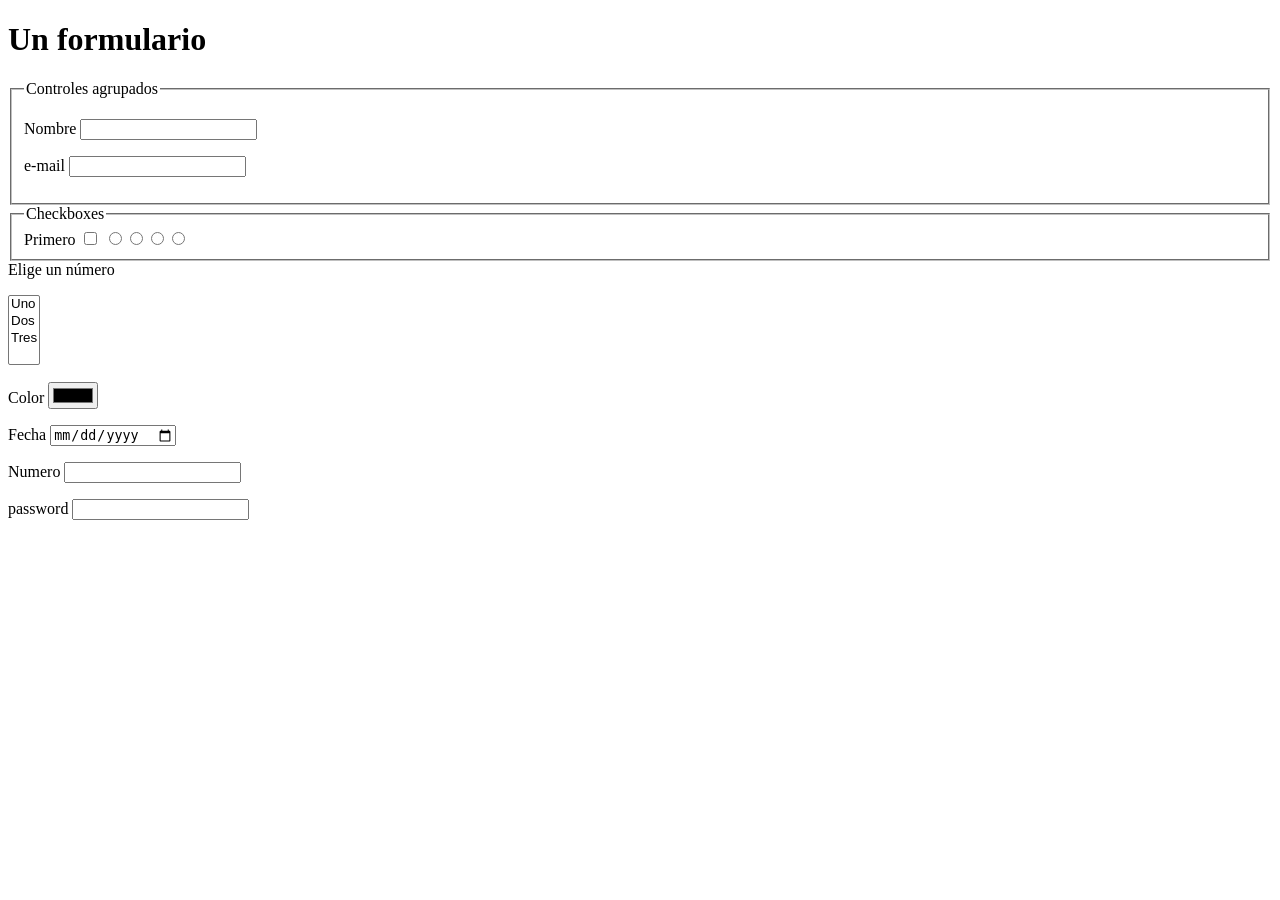
==== CV/index.html @ 1a52ca73 "Agregamos formulario de contacto usando form" ====
<!DOCTYPE html>
<html lang="en">
<head>
  <meta charset="UTF-8">
  <meta name="viewport" content="width=device-width, initial-scale=1.0">
  <meta http-equiv="X-UA-Compatible" content="ie=edge">
  <title>Document</title>
</head>
<body>
  <h1>Un formulario</h1>
  <form action="">
    <fieldset>
      <legend>Controles agrupados</legend>
      <p>
        <label for="name">Nombre</label>
        <input type="text" name="name" id="name">
      </p>
      <p>
        <label for="email">e-mail</label>
        <input type="text" id="email">
      </p>
    </fieldset>
    <fieldset>
      <legend>Checkboxes</legend>
      <label for="first-check">Primero</label>
      <input type="checkbox" id="first-check">
      <input type="radio"><input type="radio"><input type="radio"><input type="radio">
    </fieldset>
    <label for="opciones">Elige un número</label>
    <p>
      <select name="opciones" id="opciones" multiple>
        <option value="1">Uno</option>
        <option value="2">Dos</option>
        <option value="3">Tres</option>
      </select>
    </p>
    <p>
      <label for="color">Color</label>
      <input type="color" name="color" id="color">
    </p>
    <p>
      <label for="date">Fecha</label>
      <input type="date" name="date" id="date">
    </p>
    <p>
      <label for="number">Numero</label>
      <input type="number" name="number" id="number">
    </p>
    <p>
      <label for="password">password</label>
      <input type="password" name="password" id="password">
    </p>
  </form>
</body>
</html>
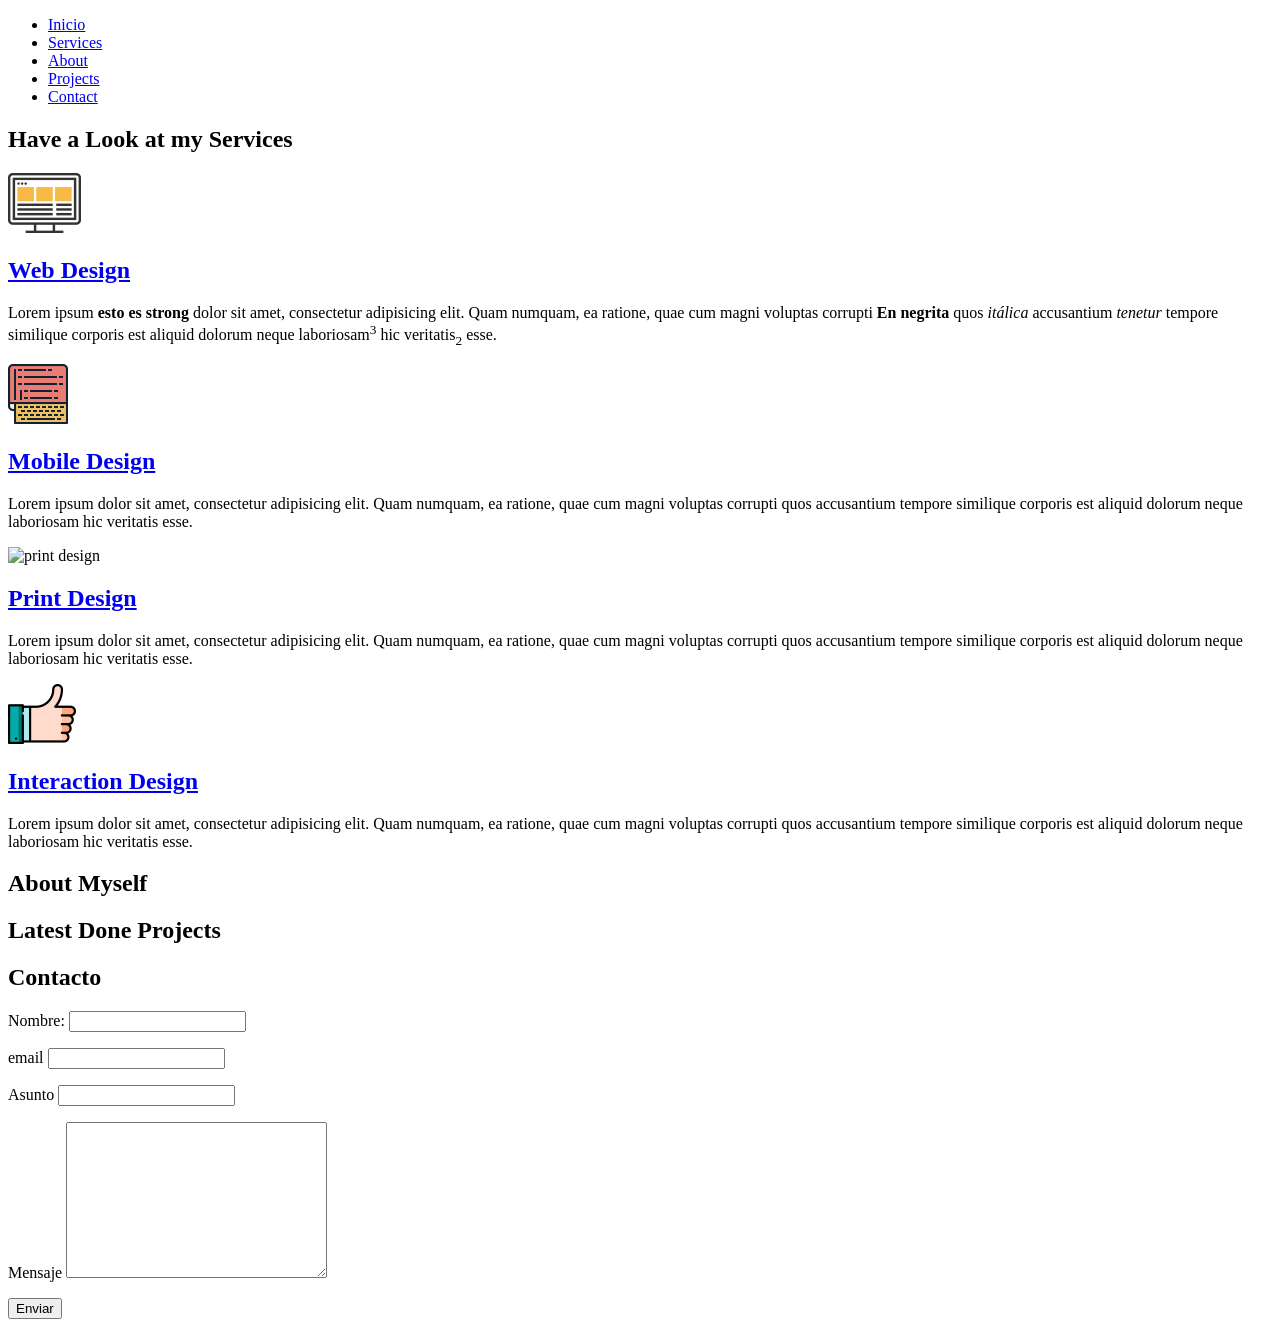
==== commit ed4f627a: "Agrego form al CV" ====
--- a/CV/index.html
+++ b/CV/index.html
@@ -1,55 +1,111 @@
 <!DOCTYPE html>
 <html lang="en">
+
 <head>
-  <meta charset="UTF-8">
-  <meta name="viewport" content="width=device-width, initial-scale=1.0">
-  <meta http-equiv="X-UA-Compatible" content="ie=edge">
-  <title>Document</title>
+    <meta charset="UTF-8">
+    <meta name="viewport" content="width=device-width, initial-scale=1.0">
+    <meta http-equiv="X-UA-Compatible" content="ie=edge">
+    <title>FrontEnd Developer</title>
 </head>
+
 <body>
-  <h1>Un formulario</h1>
-  <form action="">
-    <fieldset>
-      <legend>Controles agrupados</legend>
-      <p>
-        <label for="name">Nombre</label>
-        <input type="text" name="name" id="name">
-      </p>
-      <p>
-        <label for="email">e-mail</label>
-        <input type="text" id="email">
-      </p>
-    </fieldset>
-    <fieldset>
-      <legend>Checkboxes</legend>
-      <label for="first-check">Primero</label>
-      <input type="checkbox" id="first-check">
-      <input type="radio"><input type="radio"><input type="radio"><input type="radio">
-    </fieldset>
-    <label for="opciones">Elige un número</label>
-    <p>
-      <select name="opciones" id="opciones" multiple>
-        <option value="1">Uno</option>
-        <option value="2">Dos</option>
-        <option value="3">Tres</option>
-      </select>
-    </p>
-    <p>
-      <label for="color">Color</label>
-      <input type="color" name="color" id="color">
-    </p>
-    <p>
-      <label for="date">Fecha</label>
-      <input type="date" name="date" id="date">
-    </p>
-    <p>
-      <label for="number">Numero</label>
-      <input type="number" name="number" id="number">
-    </p>
-    <p>
-      <label for="password">password</label>
-      <input type="password" name="password" id="password">
-    </p>
-  </form>
+    <header>
+        <nav>
+            <ul>
+                <li><a href="#inicio">Inicio</a></li>
+                <li><a href="#servicios">Services</a></li>
+                <li><a href="#acerca-de">About</a></li>
+                <li><a href="#proyectos">Projects</a></li>
+                <li><a href="#contacto">Contact</a></li>
+            </ul>
+        </nav>
+    </header>
+    <section id="servicios">
+        <h1>Have a Look at my Services</h1>
+        <article>
+            <img src="./img/s1.webp" alt="web design">
+            <h2><a href="#">Web Design</a></h2>
+            <p>Lorem ipsum <strong>esto es strong</strong> dolor sit amet, consectetur adipisicing elit.
+                Quam numquam, ea ratione, quae cum magni voluptas corrupti <b>En negrita</b>
+                quos <i>itálica</i> accusantium <em>tenetur</em> tempore similique corporis est aliquid dolorum
+                neque laboriosam<sup>3</sup> hic veritatis<sub>2</sub> esse.
+            </p>
+        </article>
+        <article>
+            <img src="./img/s2.png" alt="mobile design">
+            <h2><a href="#">Mobile Design</a></h2>
+            <p><span>Lorem ipsum dolor sit amet</span>, consectetur adipisicing elit.
+                Quam numquam, ea ratione, quae cum magni voluptas corrupti
+                quos accusantium tempore similique corporis est aliquid dolorum
+                neque laboriosam hic veritatis esse.
+            </p>
+        </article>
+        <article>
+            <img src="./img/s3.png" alt="print design">
+            <h2><a href="#">Print Design</a></h2>
+            <p>Lorem ipsum dolor sit amet, consectetur adipisicing elit.
+                Quam numquam, ea ratione, quae cum magni voluptas corrupti
+                quos accusantium tempore similique corporis est aliquid dolorum
+                neque laboriosam hic veritatis esse.
+            </p>
+        </article>
+        <article>
+            <img src="./img/s4.png" alt="interaction design">
+            <h2><a href="#">Interaction Design</a></h2>
+            <p>Lorem ipsum dolor sit amet, consectetur adipisicing elit.
+                Quam numquam, ea ratione, quae cum magni voluptas corrupti
+                quos accusantium tempore similique corporis est aliquid dolorum
+                neque laboriosam hic veritatis esse.
+            </p>
+        </article>
+    </section>
+    <section id="acerca-de">
+        <h1>About Myself</h1>
+    </section>
+    <section id="proyectos">
+        <h1>Latest Done Projects</h1>
+                <!-- <h1>Some Features that Made us Unique</h1>
+        <figure>
+            <img src="img/l1.webp" alt="panda">
+            <figcaption>Pie de imagen</figcaption>
+        </figure>
+        <p>Texto debajo de la imagen que es pie de foto</p>
+
+        <iframe width="560" height="315" src="https://www.youtube.com/embed/Ds5t_v9xgRs" frameborder="0"
+            allow="accelerometer; autoplay; encrypted-media; gyroscope; picture-in-picture" allowfullscreen>
+        </iframe>
+
+        <video src="video/Nathan Haines - Ubuntu Through The Years.mp4" controls poster="http://lorempixel.com/300/100">
+            Tu navegador no admite el elemento <code>video</code>.
+        </video> -->
+    </section>
+    <section id="contacto">
+        <h1>Contacto</h1>
+        <form action="" id="contact-form">
+            <p>
+                <label for="form-name">Nombre:</label>
+                <input type="text" name="form-name" id="form-name">
+            </p>
+            <p>
+                <label for="form-email">email</label>
+                <input type="email" name="form-email" id="form-email">
+            </p>
+            <p>
+                <label for="form-subject">Asunto</label>
+                <input type="text" name="form-subject" id="form-subject">
+            </p>
+            <p>
+                <label for="form-message">Mensaje</label>
+                <textarea name="form-message" id="form-message" cols="30" rows="10"></textarea>
+            </p>
+            <p>
+                <input type="submit" value="Enviar">
+            </p>
+        </form>
+    </section>
+    <footer>
+
+    </footer>
 </body>
+
 </html>
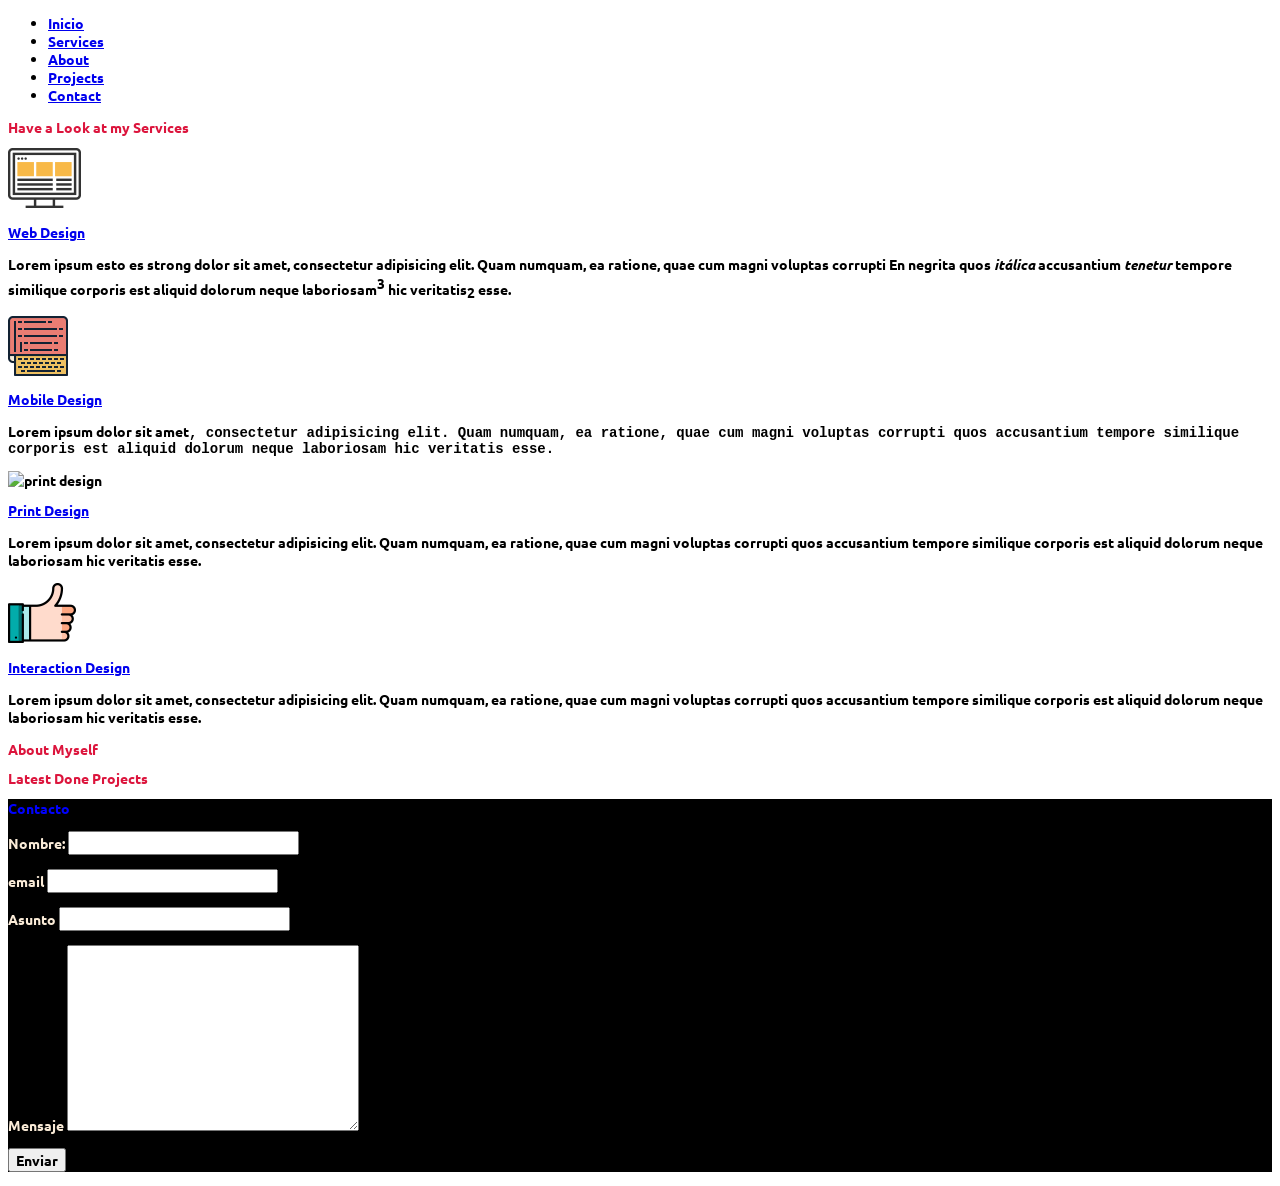
==== commit 12729e9a: "Primeras pruebas de estilo" ====
--- a/CV/index.html
+++ b/CV/index.html
@@ -6,6 +6,33 @@
     <meta name="viewport" content="width=device-width, initial-scale=1.0">
     <meta http-equiv="X-UA-Compatible" content="ie=edge">
     <title>FrontEnd Developer</title>
+    <link href="https://fonts.googleapis.com/css?family=Ubuntu&display=swap" rel="stylesheet">
+
+    <style>
+        h1 {
+            color: crimson;
+        }
+
+        #contacto {
+            background-color: black;
+            color: antiquewhite;
+        }
+
+        .letra-arial {
+            font-family: 'Courier New', Courier, monospace;
+        }
+
+        * {
+            font-family: Ubuntu, Helvetica, sans-serif;
+            font-size: 14px;
+            font-weight: 700;
+        }
+
+        #contacto > h1 {
+            color: blue;
+        }
+
+    </style>
 </head>
 
 <body>
@@ -22,7 +49,7 @@
     </header>
     <section id="servicios">
         <h1>Have a Look at my Services</h1>
-        <article>
+        <article class="letra-arial">
             <img src="./img/s1.webp" alt="web design">
             <h2><a href="#">Web Design</a></h2>
             <p>Lorem ipsum <strong>esto es strong</strong> dolor sit amet, consectetur adipisicing elit.
@@ -34,7 +61,7 @@
         <article>
             <img src="./img/s2.png" alt="mobile design">
             <h2><a href="#">Mobile Design</a></h2>
-            <p><span>Lorem ipsum dolor sit amet</span>, consectetur adipisicing elit.
+            <p class="letra-arial"><span>Lorem ipsum dolor sit amet</span>, consectetur adipisicing elit.
                 Quam numquam, ea ratione, quae cum magni voluptas corrupti
                 quos accusantium tempore similique corporis est aliquid dolorum
                 neque laboriosam hic veritatis esse.
@@ -80,7 +107,7 @@
         </video> -->
     </section>
     <section id="contacto">
-        <h1>Contacto</h1>
+        <h1 class="contact-title">Contacto</h1>
         <form action="" id="contact-form">
             <p>
                 <label for="form-name">Nombre:</label>
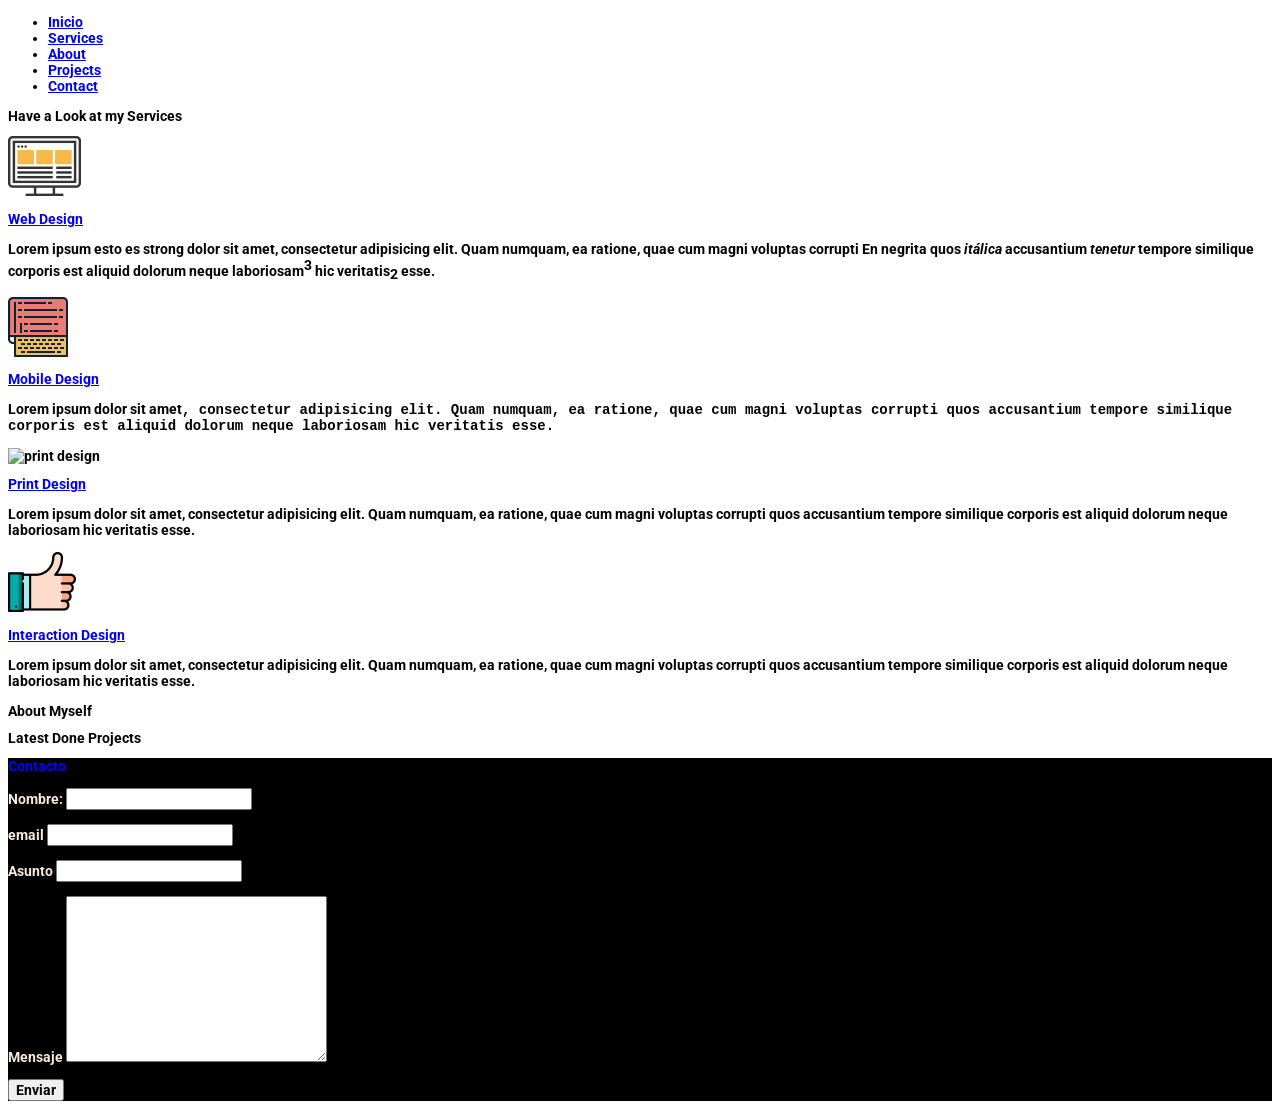
==== commit 129d71cd: "Separamos css e importamos tipografia" ====
--- a/CV/index.html
+++ b/CV/index.html
@@ -6,33 +6,7 @@
     <meta name="viewport" content="width=device-width, initial-scale=1.0">
     <meta http-equiv="X-UA-Compatible" content="ie=edge">
     <title>FrontEnd Developer</title>
-    <link href="https://fonts.googleapis.com/css?family=Ubuntu&display=swap" rel="stylesheet">
-
-    <style>
-        h1 {
-            color: crimson;
-        }
-
-        #contacto {
-            background-color: black;
-            color: antiquewhite;
-        }
-
-        .letra-arial {
-            font-family: 'Courier New', Courier, monospace;
-        }
-
-        * {
-            font-family: Ubuntu, Helvetica, sans-serif;
-            font-size: 14px;
-            font-weight: 700;
-        }
-
-        #contacto > h1 {
-            color: blue;
-        }
-
-    </style>
+    <link rel="stylesheet" href="css/styles.css">
 </head>
 
 <body>
--- a/CV/css/styles.css
+++ b/CV/css/styles.css
@@ -0,0 +1,20 @@
+@import url('https://fonts.googleapis.com/css?family=Roboto&display=swap');
+
+#contacto {
+    background-color: black;
+    color: antiquewhite;
+}
+
+.letra-arial {
+    font-family: 'Courier New', Courier, monospace;
+}
+
+* {
+    font-family: Roboto, Helvetica, sans-serif;
+    font-size: 14px;
+    font-weight: 700;
+}
+
+#contacto > h1 {
+    color: blue;
+}
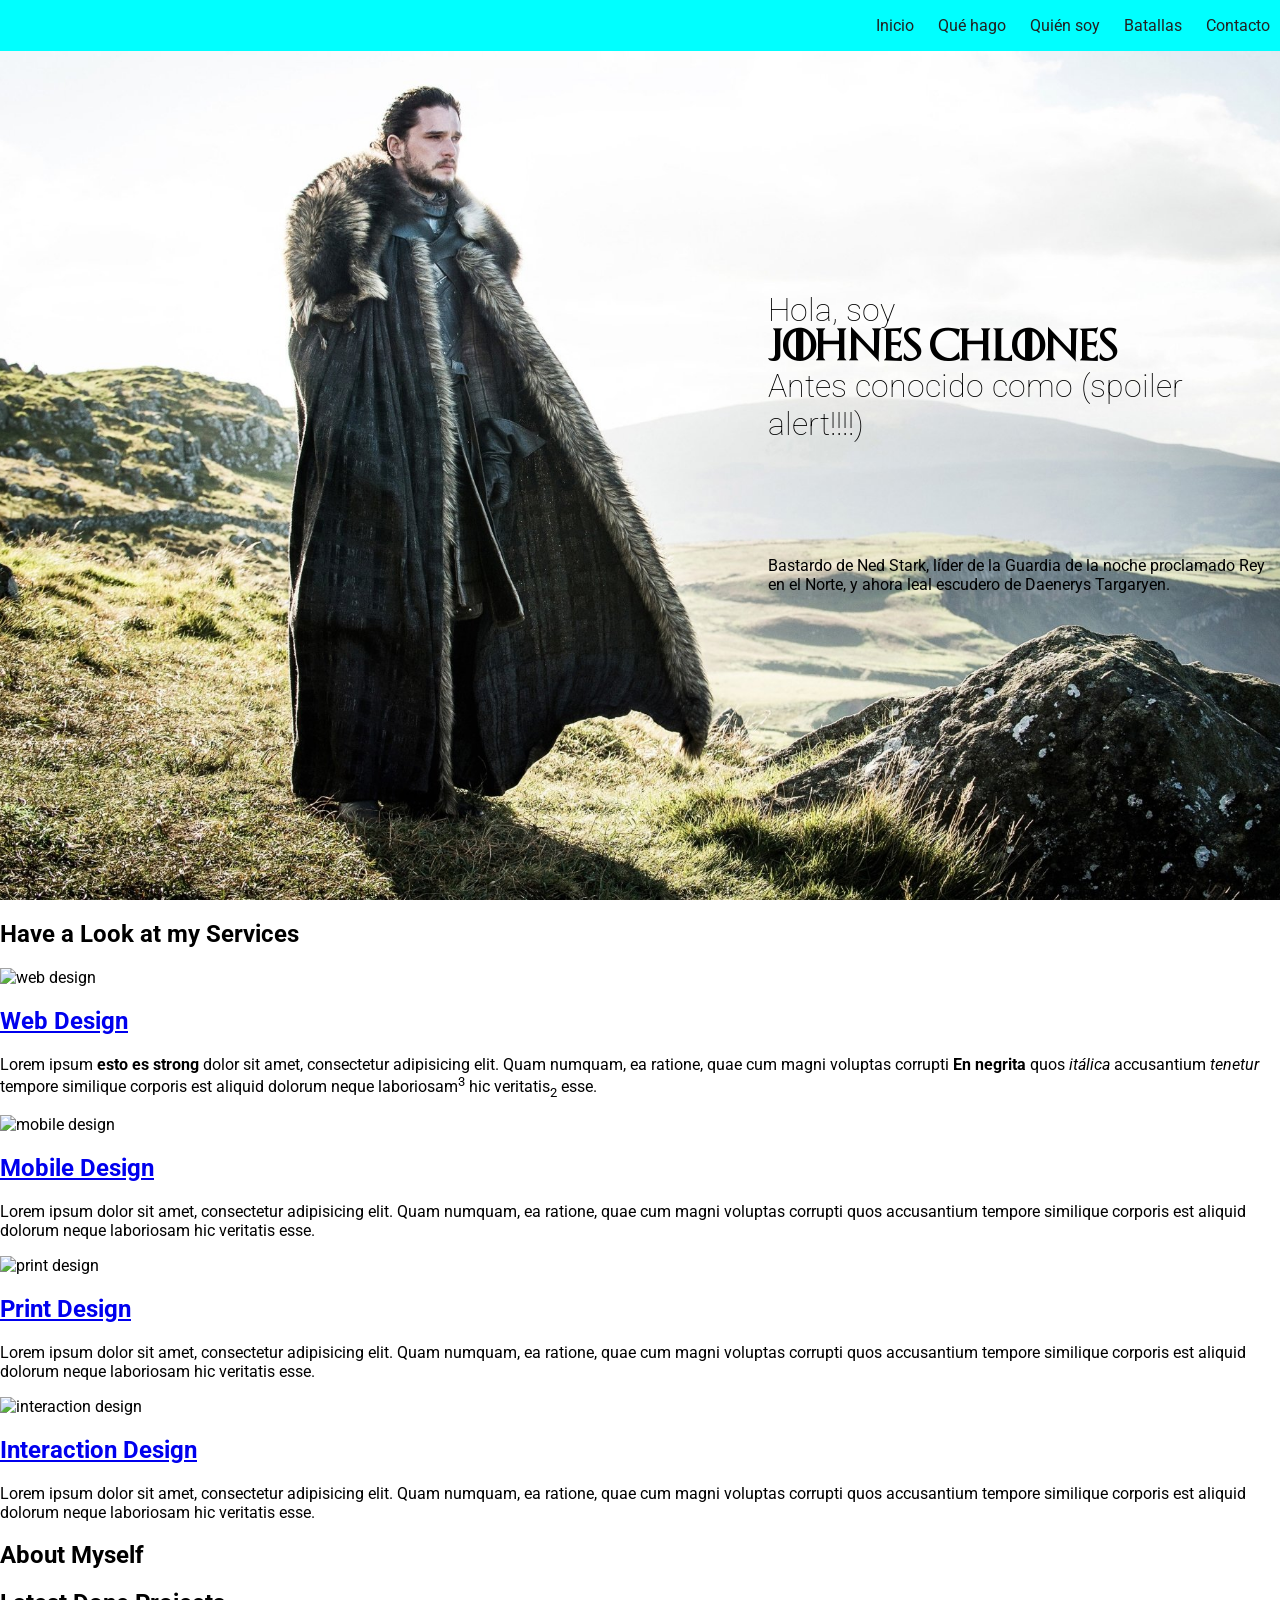
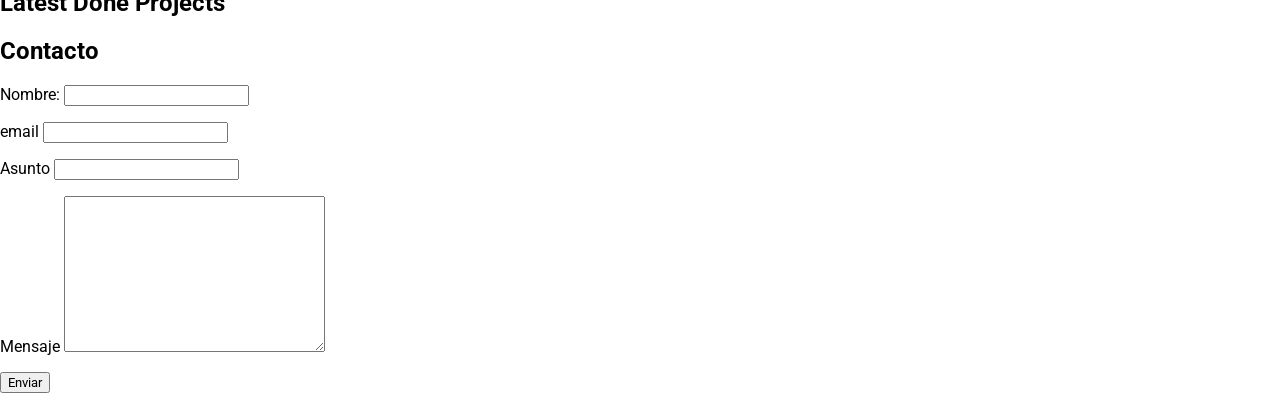
==== commit 18e31eec: "Creando CV de Johnes Chlones" ====
--- a/CV/index.html
+++ b/CV/index.html
@@ -5,21 +5,28 @@
     <meta charset="UTF-8">
     <meta name="viewport" content="width=device-width, initial-scale=1.0">
     <meta http-equiv="X-UA-Compatible" content="ie=edge">
-    <title>FrontEnd Developer</title>
+    <title>winter is comming</title>
     <link rel="stylesheet" href="css/styles.css">
 </head>
 
 <body>
-    <header>
-        <nav>
-            <ul>
-                <li><a href="#inicio">Inicio</a></li>
-                <li><a href="#servicios">Services</a></li>
-                <li><a href="#acerca-de">About</a></li>
-                <li><a href="#proyectos">Projects</a></li>
-                <li><a href="#contacto">Contact</a></li>
-            </ul>
-        </nav>
+    <nav class="navbar">
+        <ul class="navbar-list">
+            <li class="navbar-item"><a href="#inicio">Inicio</a></li>
+            <li class="navbar-item"><a href="#servicios">Qué hago</a></li>
+            <li class="navbar-item"><a href="#acerca-de">Quién soy</a></li>
+            <li class="navbar-item"><a href="#proyectos">Batallas</a></li>
+            <li class="navbar-item"><a href="#contacto">Contacto</a></li>
+        </ul>
+    </nav>
+
+    <header class="header">
+        <h1>Hola, soy 
+            <span>Johnes Chlones</span>
+            Antes conocido como (spoiler alert!!!!)</h1>
+        <div class="header-image"></div>
+        <p class="tagline">Bastardo de Ned Stark, líder de la Guardia de la noche proclamado
+           Rey en el Norte, y ahora leal escudero de Daenerys Targaryen.</p>
     </header>
     <section id="servicios">
         <h1>Have a Look at my Services</h1>
@@ -65,7 +72,7 @@
     </section>
     <section id="proyectos">
         <h1>Latest Done Projects</h1>
-                <!-- <h1>Some Features that Made us Unique</h1>
+        <!-- <h1>Some Features that Made us Unique</h1>
         <figure>
             <img src="img/l1.webp" alt="panda">
             <figcaption>Pie de imagen</figcaption>
--- a/CV/css/styles.css
+++ b/CV/css/styles.css
@@ -1,20 +1,75 @@
 @import url('https://fonts.googleapis.com/css?family=Roboto&display=swap');
 
-#contacto {
-    background-color: black;
-    color: antiquewhite;
-}
-
-.letra-arial {
-    font-family: 'Courier New', Courier, monospace;
+@font-face {
+    font-family: juego-tronos;
+    src: url(../fonts/gt.ttf);
 }
 
 * {
-    font-family: Roboto, Helvetica, sans-serif;
-    font-size: 14px;
-    font-weight: 700;
+    font-family: Roboto;
 }
 
-#contacto > h1 {
-    color: blue;
+body {
+    margin: 0;
+}
+
+/* NAVBAR HEADER */
+.navbar {
+    background-color: aqua;
+    width: 100%;
+    position: fixed;
+    top: 0;
+}
+
+.navbar-list {
+    list-style-type: none;
+    float: right;    
+}
+
+.navbar-item {
+    display: inline-block;
+}
+
+.navbar-item > a {
+    text-decoration: none;
+    color: #222222;    
+    padding: 10px;
+}
+
+.navbar-item > a:hover { /*pseudoclases*/
+    color: azure;
+    background-color: #222222;
+}
+
+/* HEADER */
+
+.header {
+    height: 100vh;
+}
+
+.header-image {
+    height: 100vh;
+    background-image: url(../img/header-bg.jpg);
+    background-repeat: no-repeat;
+    background-position: top center;
+    background-size: cover;
+}
+
+.header > h1 {
+    position: absolute;
+    top: 30vh;
+    left: 60vw;
+    font-weight: 100;
+}
+
+.header > h1 > span {
+    display: block;
+    font-weight: 700;
+    font-family: juego-tronos;
+}
+
+.header > .tagline {
+    position: absolute;
+    top: 60vh;
+    left: 60vw;
 }
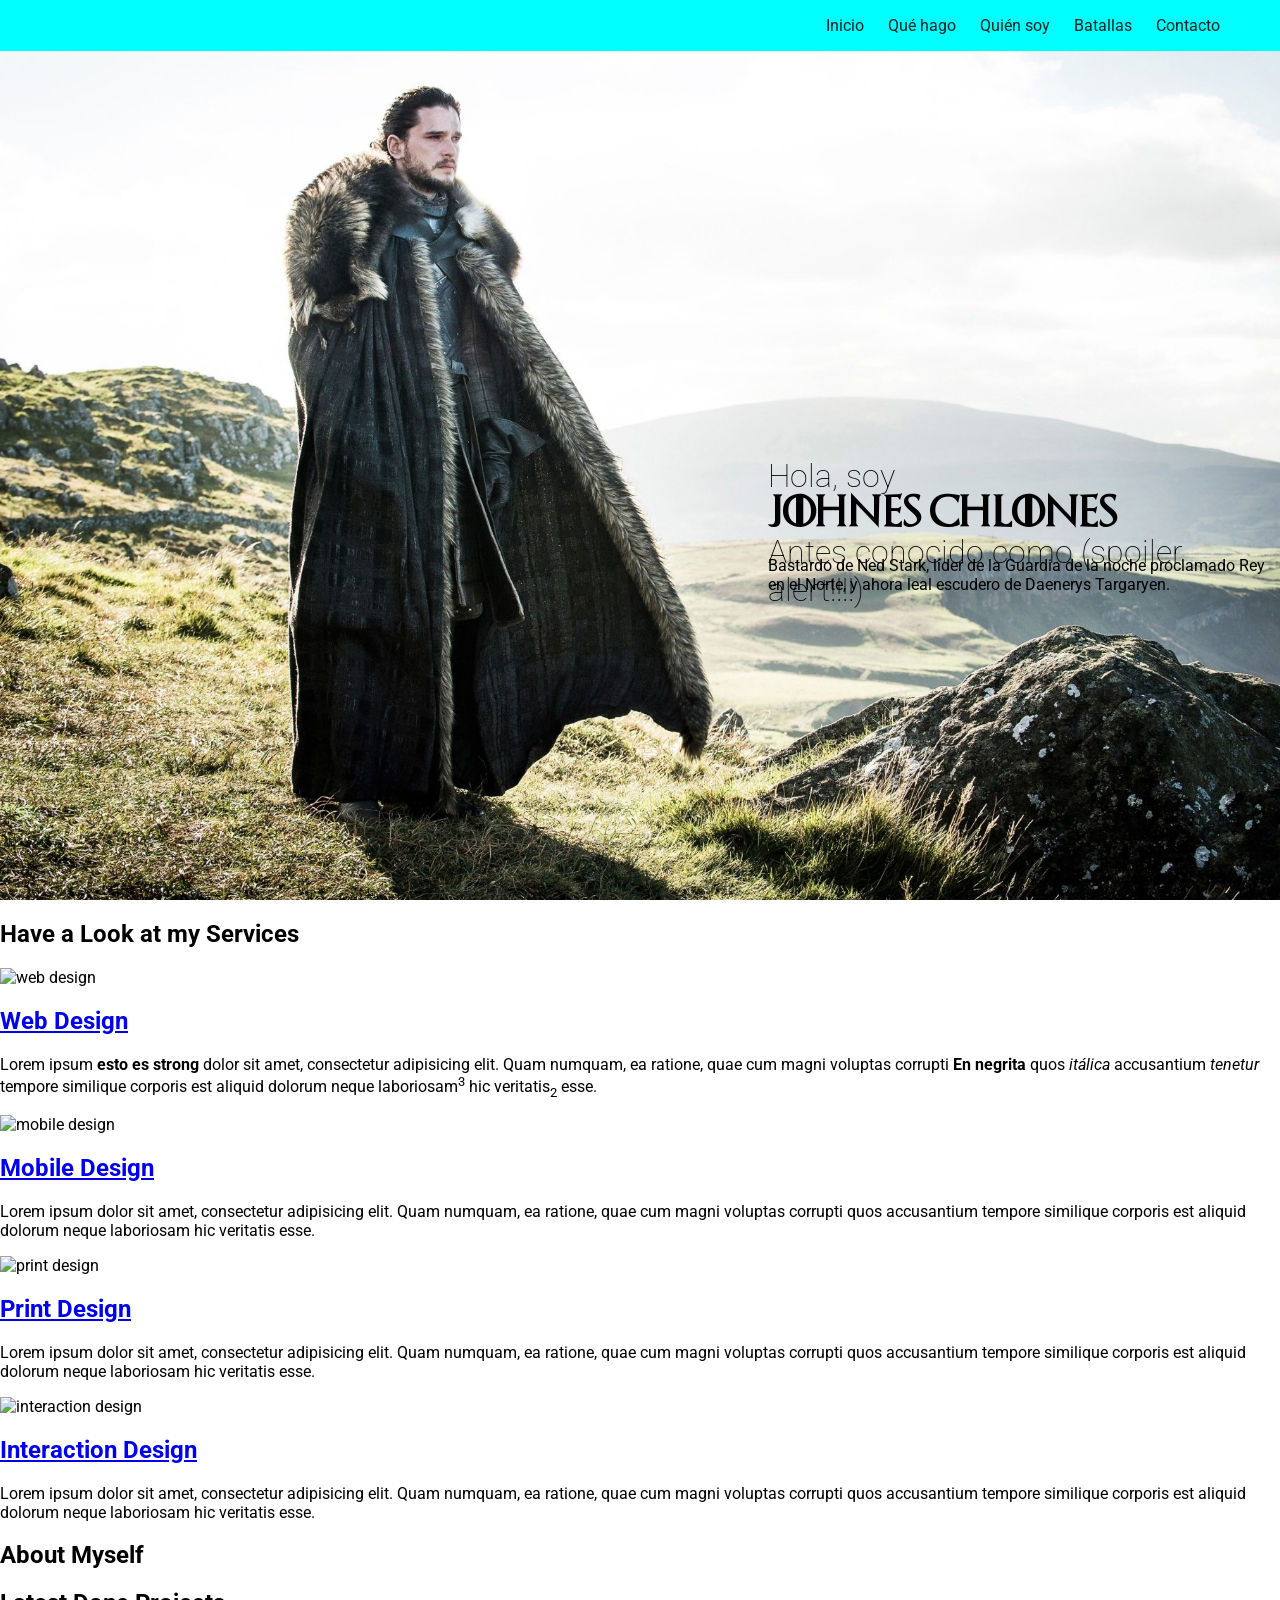
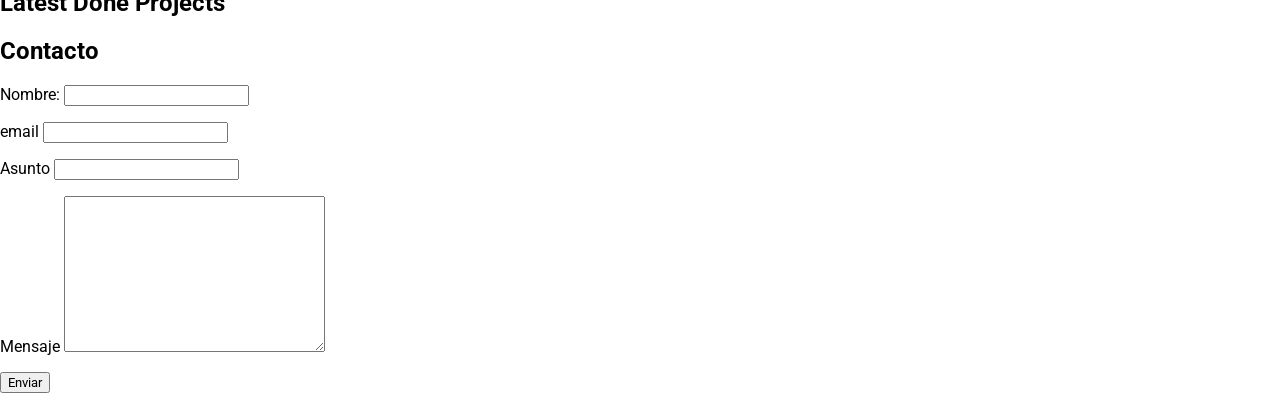
==== commit 2fafa8ca: "Comentario para probar subir push" ====
--- a/CV/index.html
+++ b/CV/index.html
@@ -115,5 +115,5 @@
 
     </footer>
 </body>
-
+<!-- Agregando un comentario, prueba para mostrar a Bryan -->
 </html>
--- a/CV/css/styles.css
+++ b/CV/css/styles.css
@@ -19,15 +19,20 @@
     width: 100%;
     position: fixed;
     top: 0;
+    z-index: 99;
 }
 
 .navbar-list {
     list-style-type: none;
-    float: right;    
+    float: right;        
 }
 
 .navbar-item {
     display: inline-block;
+}
+
+.navbar-item:last-child {
+    margin-right: 50px;
 }
 
 .navbar-item > a {
@@ -57,7 +62,7 @@
 
 .header > h1 {
     position: absolute;
-    top: 30vh;
+    bottom: 30vh;
     left: 60vw;
     font-weight: 100;
 }
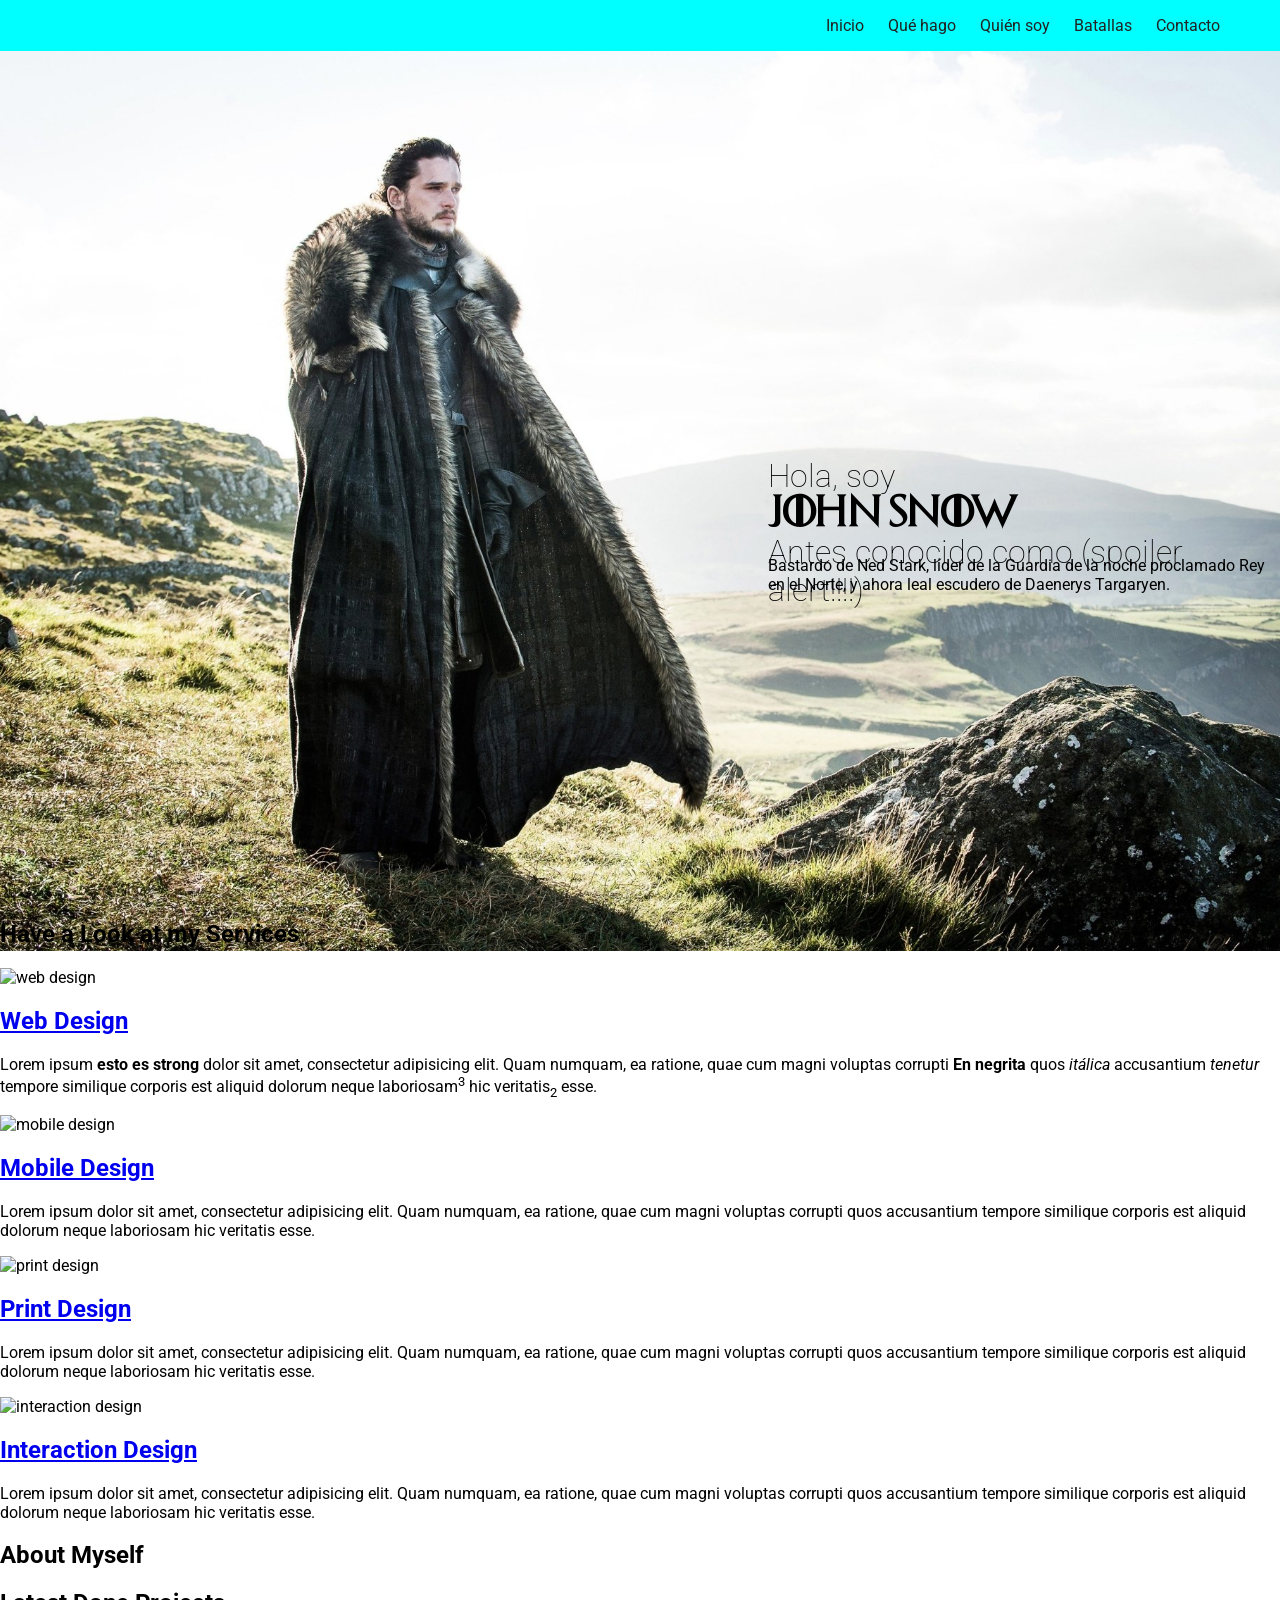
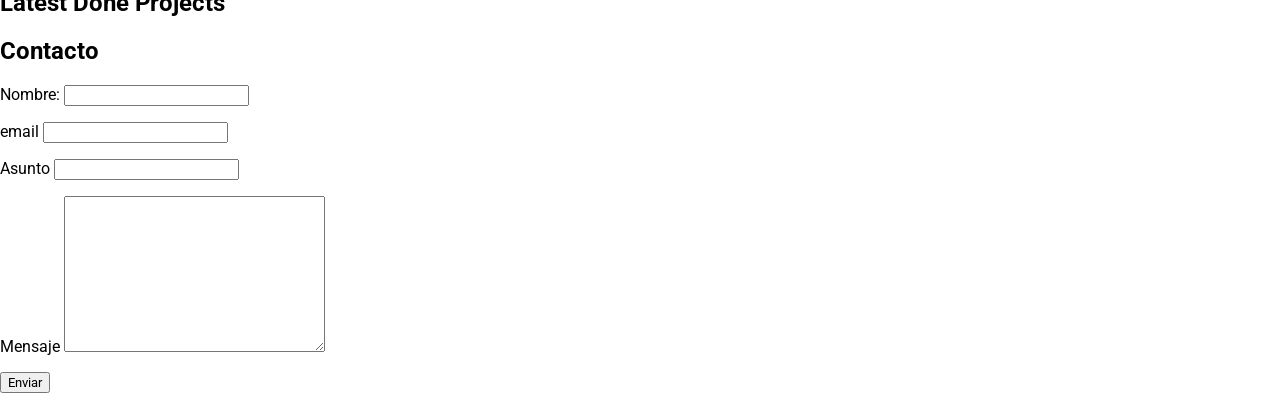
==== commit 8c9624cd: "Muevo carpeta dia-4" ====
--- a/CV/index.html
+++ b/CV/index.html
@@ -22,7 +22,7 @@
 
     <header class="header">
         <h1>Hola, soy 
-            <span>Johnes Chlones</span>
+            <span>John Snow</span>
             Antes conocido como (spoiler alert!!!!)</h1>
         <div class="header-image"></div>
         <p class="tagline">Bastardo de Ned Stark, líder de la Guardia de la noche proclamado
@@ -116,4 +116,4 @@
     </footer>
 </body>
 <!-- Agregando un comentario, prueba para mostrar a Bryan -->
-</html>+</html>
--- a/CV/css/styles.css
+++ b/CV/css/styles.css
@@ -19,7 +19,7 @@
     width: 100%;
     position: fixed;
     top: 0;
-    z-index: 99;
+    z-index: 1;
 }
 
 .navbar-list {
@@ -49,9 +49,10 @@
 /* HEADER */
 
 .header {
-    height: 100vh;
+    height: calc(100vh - 51px); 
+    margin-top: 51px;
 }
-
+ 
 .header-image {
     height: 100vh;
     background-image: url(../img/header-bg.jpg);
@@ -77,4 +78,4 @@
     position: absolute;
     top: 60vh;
     left: 60vw;
-}+}
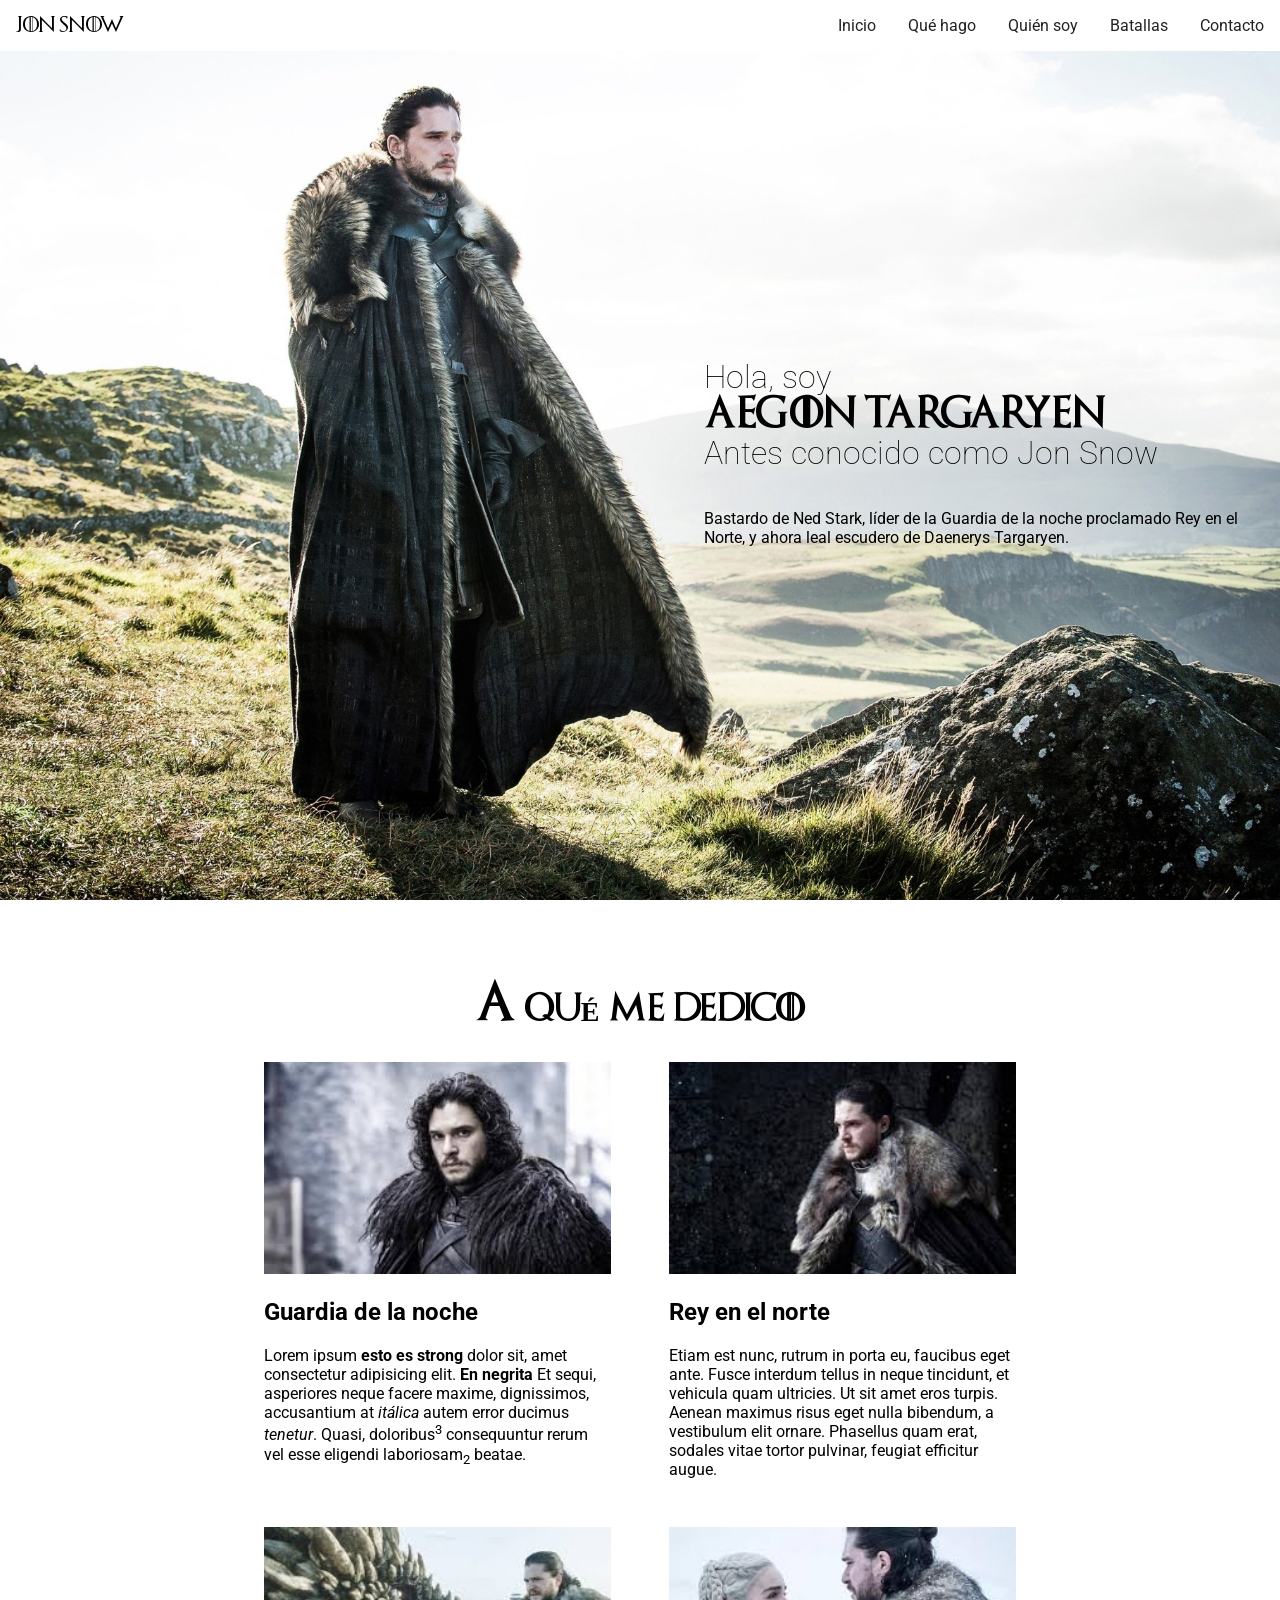
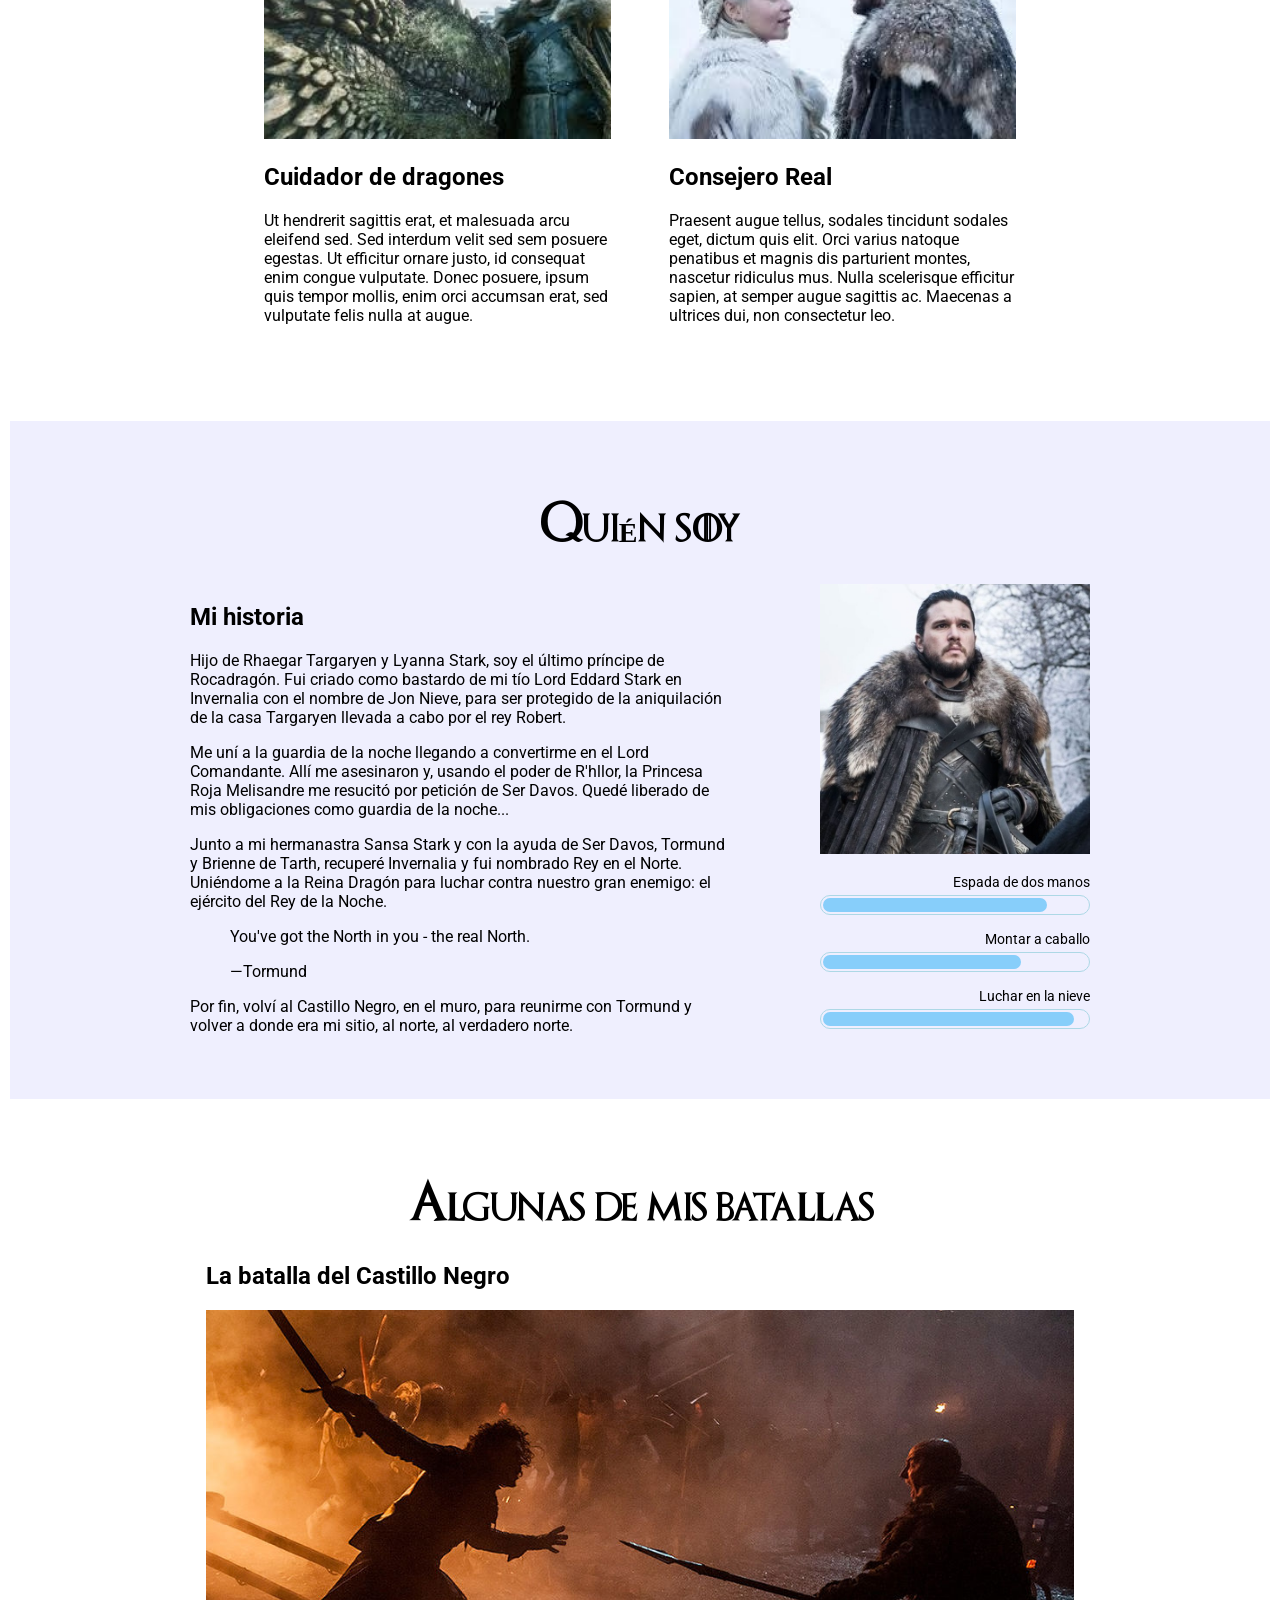
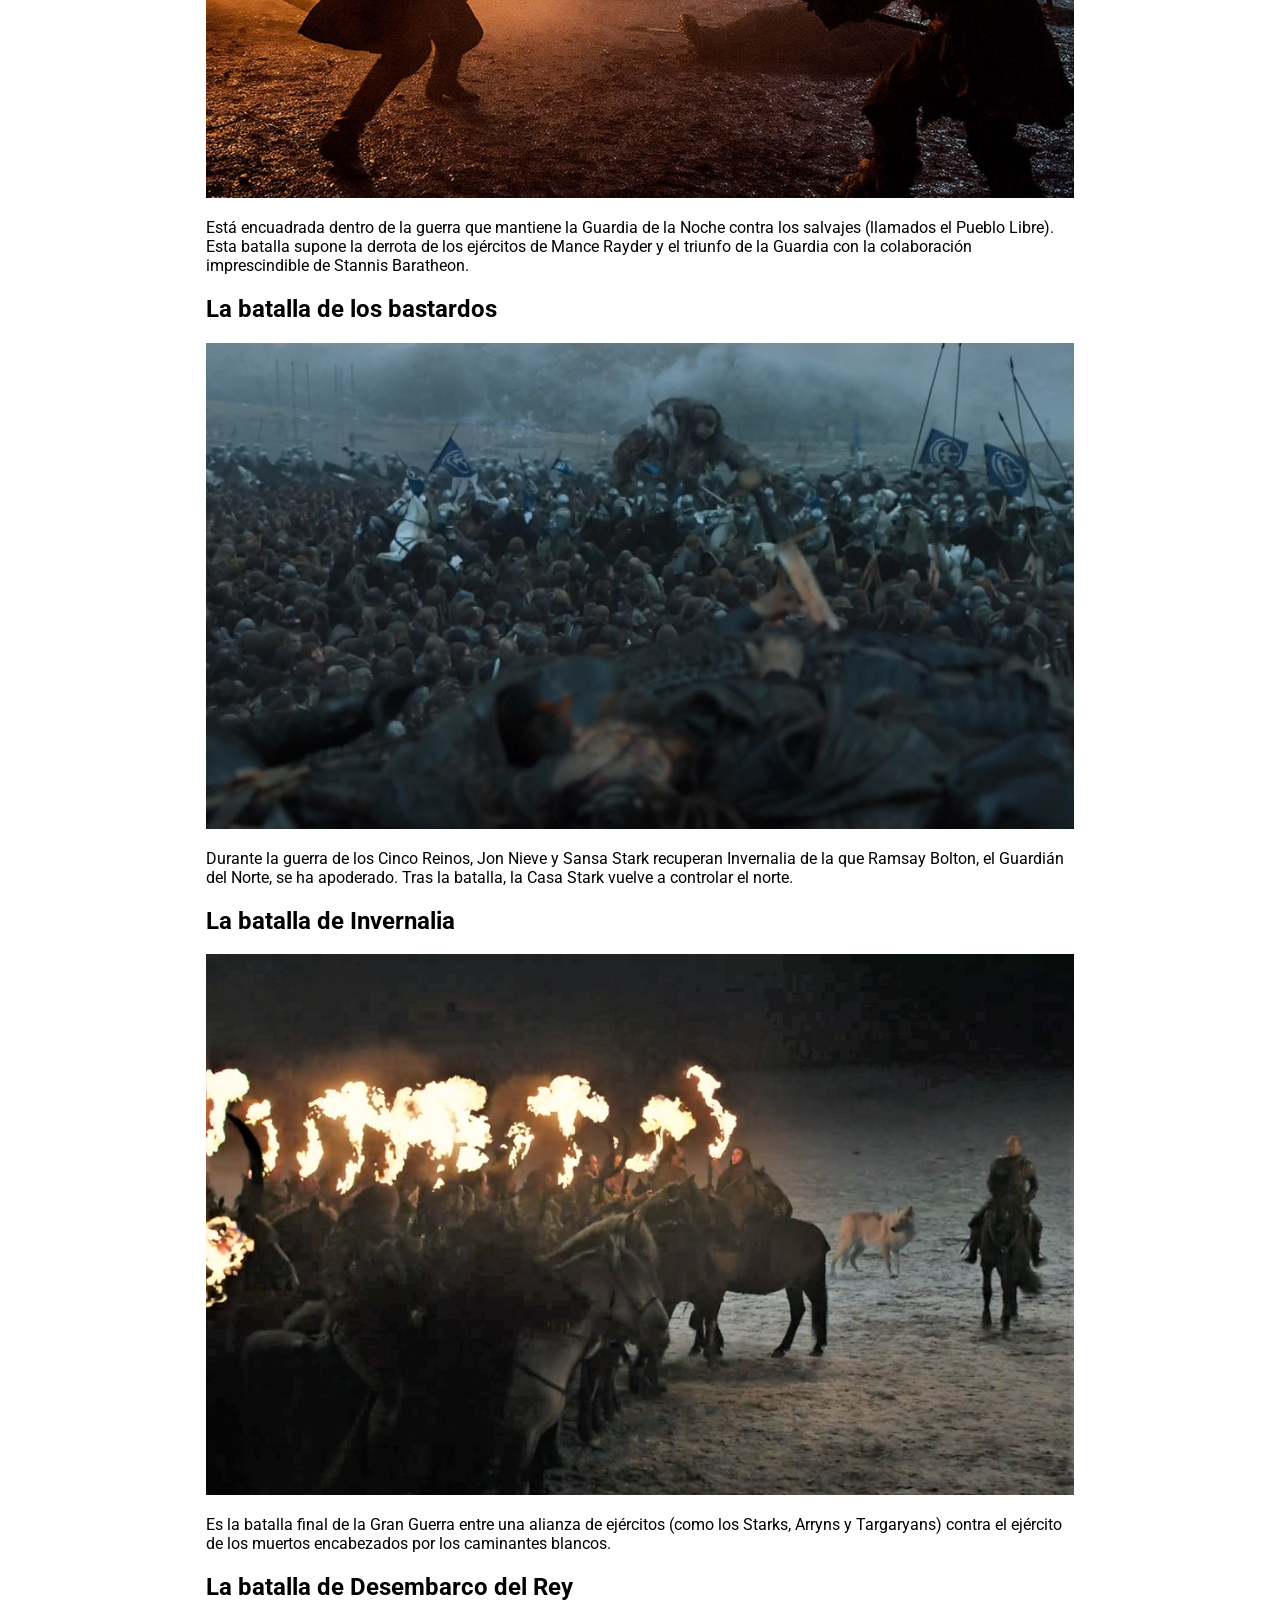
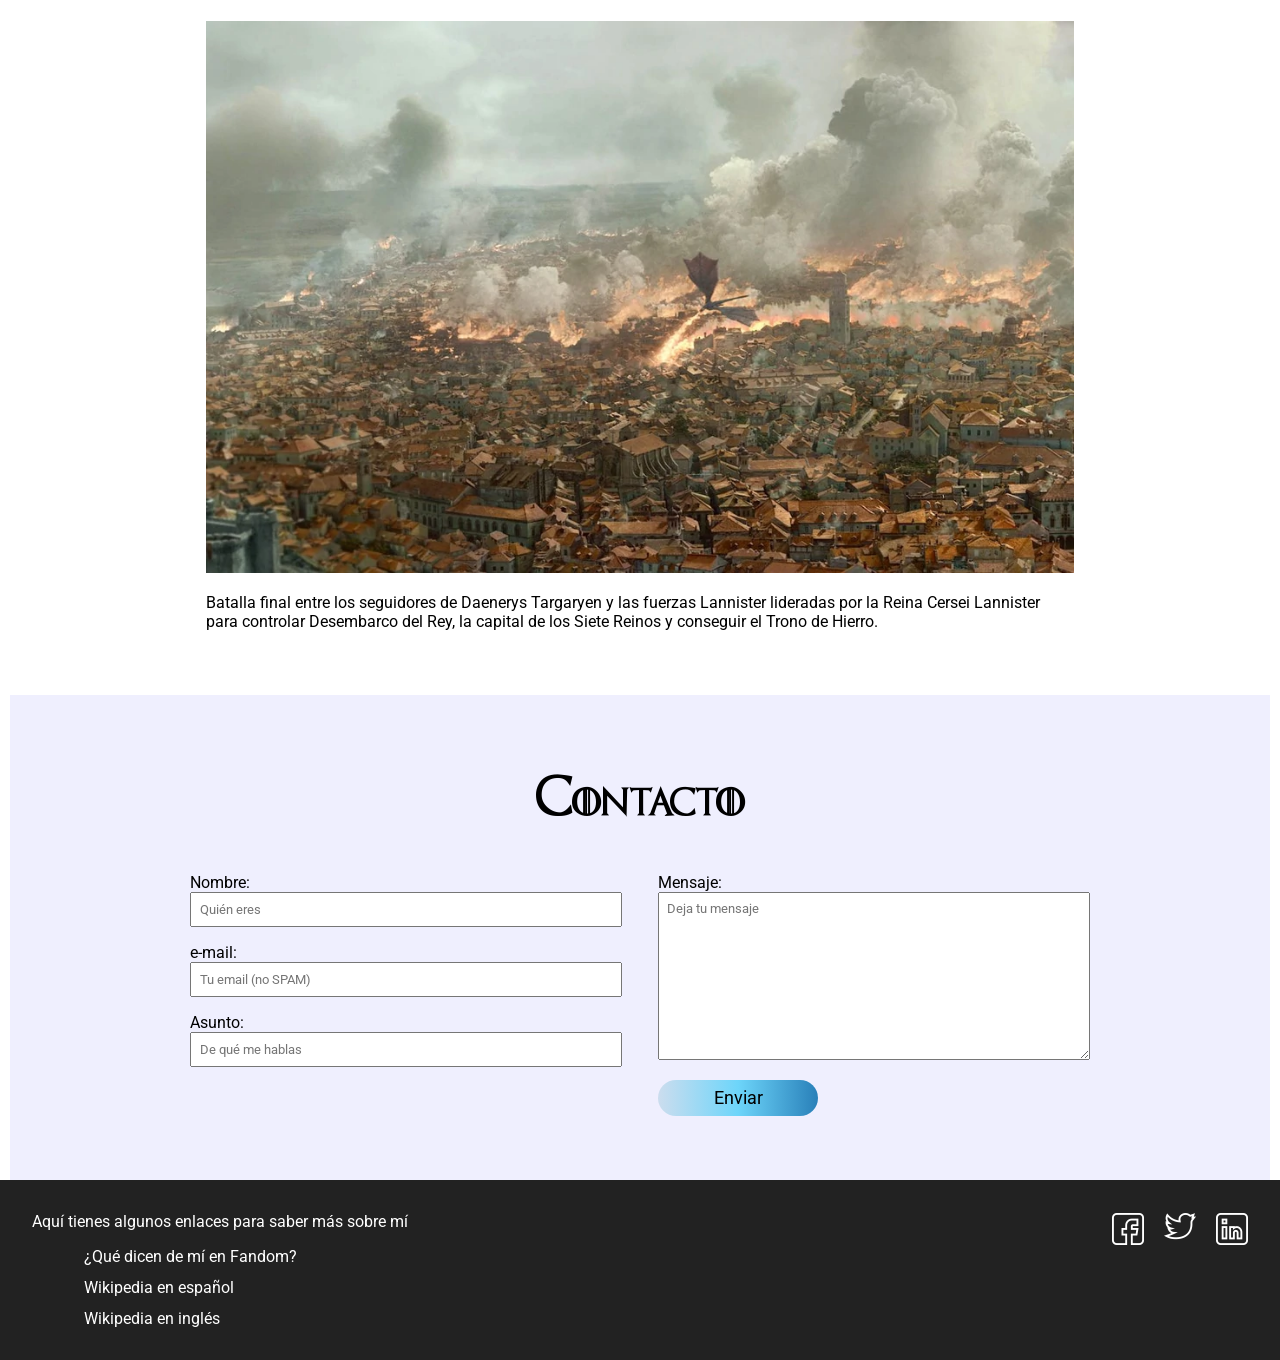
==== commit c0fdbccc: "termina dia 5" ====
--- a/CV/index.html
+++ b/CV/index.html
@@ -5,115 +5,261 @@
     <meta charset="UTF-8">
     <meta name="viewport" content="width=device-width, initial-scale=1.0">
     <meta http-equiv="X-UA-Compatible" content="ie=edge">
-    <title>winter is comming</title>
+    <title>Winter is coming</title>
+    <link rel="stylesheet" href="css/reset.css">
     <link rel="stylesheet" href="css/styles.css">
+    <link rel="stylesheet" href="css/fluid-typography.css">
+    <link rel="stylesheet" href="css/navbar-flexbox.css">
+    <link rel="stylesheet" href="css/header-flexbox.css">
+    <link rel="stylesheet" href="css/que-hago.css">
+    <link rel="stylesheet" href="css/quien-soy.css">
+    <link rel="stylesheet" href="css/contacto.css">
+    <link rel="stylesheet" href="css/social.css">
+    <link rel="stylesheet" href="css/footer.css">
+    <link rel="stylesheet" href="css/batallas.css">
+    <link rel="stylesheet" href="css/animations.css">
 </head>
 
 <body>
     <nav class="navbar">
+        <div class="logo">Jon Snow</div>
+
+        <input type="checkbox" id="burger-checkbox">
+        <label for="burger-checkbox" class="burger-label"></label>
+
         <ul class="navbar-list">
             <li class="navbar-item"><a href="#inicio">Inicio</a></li>
-            <li class="navbar-item"><a href="#servicios">Qué hago</a></li>
-            <li class="navbar-item"><a href="#acerca-de">Quién soy</a></li>
-            <li class="navbar-item"><a href="#proyectos">Batallas</a></li>
+            <li class="navbar-item"><a href="#que-hago">Qué hago</a></li>
+            <li class="navbar-item"><a href="#quien-soy">Quién soy</a></li>
+            <li class="navbar-item"><a href="#batallas">Batallas</a></li>
             <li class="navbar-item"><a href="#contacto">Contacto</a></li>
         </ul>
     </nav>
 
     <header class="header">
-        <h1>Hola, soy 
-            <span>John Snow</span>
-            Antes conocido como (spoiler alert!!!!)</h1>
-        <div class="header-image"></div>
-        <p class="tagline">Bastardo de Ned Stark, líder de la Guardia de la noche proclamado
-           Rey en el Norte, y ahora leal escudero de Daenerys Targaryen.</p>
+        <h1>Hola, soy
+            <span>Aegon Targaryen</span>
+            Antes conocido como Jon Snow</h1>
+        <!-- <div class="header-image"></div> -->
+        <p class="tagline">
+            Bastardo de Ned Stark, líder de la Guardia de la noche proclamado
+            Rey en el Norte, y ahora leal escudero de Daenerys Targaryen.
+        </p>
     </header>
-    <section id="servicios">
-        <h1>Have a Look at my Services</h1>
-        <article class="letra-arial">
-            <img src="./img/s1.webp" alt="web design">
-            <h2><a href="#">Web Design</a></h2>
-            <p>Lorem ipsum <strong>esto es strong</strong> dolor sit amet, consectetur adipisicing elit.
-                Quam numquam, ea ratione, quae cum magni voluptas corrupti <b>En negrita</b>
-                quos <i>itálica</i> accusantium <em>tenetur</em> tempore similique corporis est aliquid dolorum
-                neque laboriosam<sup>3</sup> hic veritatis<sub>2</sub> esse.
-            </p>
-        </article>
-        <article>
-            <img src="./img/s2.png" alt="mobile design">
-            <h2><a href="#">Mobile Design</a></h2>
-            <p class="letra-arial"><span>Lorem ipsum dolor sit amet</span>, consectetur adipisicing elit.
-                Quam numquam, ea ratione, quae cum magni voluptas corrupti
-                quos accusantium tempore similique corporis est aliquid dolorum
-                neque laboriosam hic veritatis esse.
-            </p>
-        </article>
-        <article>
-            <img src="./img/s3.png" alt="print design">
-            <h2><a href="#">Print Design</a></h2>
-            <p>Lorem ipsum dolor sit amet, consectetur adipisicing elit.
-                Quam numquam, ea ratione, quae cum magni voluptas corrupti
-                quos accusantium tempore similique corporis est aliquid dolorum
-                neque laboriosam hic veritatis esse.
-            </p>
-        </article>
-        <article>
-            <img src="./img/s4.png" alt="interaction design">
-            <h2><a href="#">Interaction Design</a></h2>
-            <p>Lorem ipsum dolor sit amet, consectetur adipisicing elit.
-                Quam numquam, ea ratione, quae cum magni voluptas corrupti
-                quos accusantium tempore similique corporis est aliquid dolorum
-                neque laboriosam hic veritatis esse.
-            </p>
-        </article>
-    </section>
-    <section id="acerca-de">
-        <h1>About Myself</h1>
-    </section>
-    <section id="proyectos">
-        <h1>Latest Done Projects</h1>
-        <!-- <h1>Some Features that Made us Unique</h1>
-        <figure>
-            <img src="img/l1.webp" alt="panda">
-            <figcaption>Pie de imagen</figcaption>
-        </figure>
-        <p>Texto debajo de la imagen que es pie de foto</p>
-
-        <iframe width="560" height="315" src="https://www.youtube.com/embed/Ds5t_v9xgRs" frameborder="0"
-            allow="accelerometer; autoplay; encrypted-media; gyroscope; picture-in-picture" allowfullscreen>
-        </iframe>
-
-        <video src="video/Nathan Haines - Ubuntu Through The Years.mp4" controls poster="http://lorempixel.com/300/100">
-            Tu navegador no admite el elemento <code>video</code>.
-        </video> -->
-    </section>
-    <section id="contacto">
-        <h1 class="contact-title">Contacto</h1>
-        <form action="" id="contact-form">
-            <p>
-                <label for="form-name">Nombre:</label>
-                <input type="text" name="form-name" id="form-name">
-            </p>
-            <p>
-                <label for="form-email">email</label>
-                <input type="email" name="form-email" id="form-email">
-            </p>
-            <p>
-                <label for="form-subject">Asunto</label>
-                <input type="text" name="form-subject" id="form-subject">
-            </p>
-            <p>
-                <label for="form-message">Mensaje</label>
-                <textarea name="form-message" id="form-message" cols="30" rows="10"></textarea>
-            </p>
-            <p>
-                <input type="submit" value="Enviar">
-            </p>
-        </form>
-    </section>
-    <footer>
-
+
+    <main>
+        <section id="que-hago">
+            <h1>A qué me dedico</h1>
+            <div class="flex-card-container">
+                <article class="flex-card">
+                    <img src="img/guardia-noche.jpg" alt="Guardia de la noche">
+                    <h2>Guardia de la noche</h2>
+                    <p>
+                        Lorem ipsum <strong>esto es strong</strong> dolor sit,
+                        amet consectetur adipisicing elit. <b>En negrita</b>
+                        Et sequi, asperiores neque facere maxime, dignissimos,
+                        accusantium at <i>itálica</i> autem error ducimus
+                        <em>tenetur</em>. Quasi, doloribus<sup>3</sup>
+                        consequuntur rerum vel esse eligendi laboriosam<sub>2</sub> beatae.
+                    </p>
+                </article>
+                <article class="flex-card">
+                    <img src="img/rey-norte.jpg" alt="Rey en el norte">
+                    <h2>Rey en el norte</h2>
+                    <p>
+                        Etiam est nunc, rutrum in porta eu, faucibus eget ante. Fusce
+                        interdum tellus in neque tincidunt, et vehicula quam ultricies.
+                        Ut sit amet eros turpis. Aenean maximus risus eget nulla bibendum,
+                        a vestibulum elit ornare. Phasellus quam erat, sodales vitae tortor
+                        pulvinar, feugiat efficitur augue.
+                    </p>
+                </article>
+                <article class="flex-card">
+                    <img src="img/cuidador-dragones.jpg" alt="Cuidador de dragones">
+                    <h2>Cuidador de dragones</h2>
+                    <p>
+                        Ut hendrerit sagittis erat, et malesuada arcu eleifend sed.
+                        Sed interdum velit sed sem posuere egestas. Ut efficitur ornare justo,
+                        id consequat enim congue vulputate. Donec posuere, ipsum quis tempor mollis,
+                        enim orci accumsan erat, sed vulputate felis nulla at augue.
+                    </p>
+                </article>
+                <article class="flex-card">
+                    <img src="img/consejero-real.jpg" alt="Consejero real">
+                    <h2>Consejero Real</h2>
+                    <p>
+                        Praesent augue tellus, sodales tincidunt sodales eget, dictum
+                        quis elit. Orci varius natoque penatibus et magnis dis parturient
+                        montes, nascetur ridiculus mus. Nulla scelerisque efficitur sapien,
+                        at semper augue sagittis ac. Maecenas a ultrices dui, non consectetur
+                        leo.
+                    </p>
+                </article>
+            </div>
+        </section>
+
+        <section id="quien-soy" class="inverted">
+            <div class="centered">
+                <h1>Quién soy</h1>
+                <div class="two-columns">
+                    <div class="biography">
+                        <h2>Mi historia</h2>
+                        <p>Hijo de Rhaegar Targaryen y Lyanna Stark, soy el último príncipe
+                            de Rocadragón. Fui criado como bastardo de mi tío Lord Eddard Stark
+                            en Invernalia con el nombre de Jon Nieve, para ser protegido de la
+                            aniquilación de la casa Targaryen llevada a cabo por el rey Robert.
+                        </p>
+                        <p>
+                            Me uní a la guardia de la noche llegando a convertirme en el Lord Comandante.
+                            Allí me asesinaron y, usando el poder de R'hllor, la Princesa Roja
+                            Melisandre me resucitó por petición de Ser Davos. Quedé liberado de
+                            mis obligaciones como guardia de la noche...
+                        </p>
+                        <p>Junto a mi hermanastra Sansa Stark y con la ayuda de Ser Davos, Tormund y
+                            Brienne de Tarth, recuperé Invernalia y fui nombrado Rey en el Norte.
+                            Uniéndome a la Reina Dragón para luchar contra nuestro gran enemigo:
+                            el ejército del Rey de la Noche.
+                        </p>
+                        <blockquote>
+                            <p>You've got the North in you - the real North.</p>
+                            <footer>―Tormund</footer>
+                        </blockquote>
+                        <p>Por fin, volví al Castillo Negro, en el muro, para reunirme con Tormund
+                            y volver a donde era mi sitio, al norte, al verdadero norte.
+                        </p>
+                    </div>
+                    <div class="skills">
+                        <picture>
+                            <img src="img/jon-snow-recortada.jpg" alt="Jon Snow">
+                        </picture>
+                        <div class="skill-name">Espada de dos manos</div>
+                        <div class="skillbar-outer">
+                            <div class="skillbar-inner skill-85"></div>
+                        </div>
+                        <div class="skill-name">Montar a caballo</div>
+                        <div class="skillbar-outer">
+                            <div class="skillbar-inner skill-75"></div>
+                        </div>
+                        <div class="skill-name">Luchar en la nieve</div>
+                        <div class="skillbar-outer">
+                            <div class="skillbar-inner skill-95"></div>
+                        </div>
+                    </div>
+                </div>
+            </div>
+        </section>
+
+        <section id="batallas">
+            <h1>Algunas de mis batallas</h1>
+            <div class="grid-container">
+
+                <article>
+                    <h2>La batalla del Castillo Negro</h2>
+                    <img src="img/battle-of-castle-black.jpg" alt="Batalla del Castillo Negro">
+                    <p>
+                        Está encuadrada dentro de la guerra que mantiene la Guardia de la Noche
+                        contra los salvajes (llamados el Pueblo Libre). Esta batalla supone la
+                        derrota de los ejércitos de Mance Rayder y el triunfo de la Guardia con
+                        la colaboración imprescindible de Stannis Baratheon.
+                    </p>
+                </article>
+
+                <article>
+                    <h2>La batalla de los bastardos</h2>
+                    <img src="img/battle-of-bastards.jpg" alt="Batalla de los Bastardos">
+                    <p>
+                        Durante la guerra de los Cinco Reinos, Jon Nieve y Sansa Stark recuperan
+                        Invernalia de la que Ramsay Bolton, el Guardián del Norte, se ha apoderado.
+                        Tras la batalla, la Casa Stark vuelve a controlar el norte.
+                    </p>
+                </article>
+
+                <article>
+                    <h2>La batalla de Invernalia</h2>
+                    <img src="img/battle-of-winterfell.jpg" alt="Batalla de Invernalia">
+                    <p>
+                        Es la batalla final de la Gran Guerra entre una alianza de ejércitos
+                        (como los Starks, Arryns y Targaryans) contra el ejército de los muertos
+                        encabezados por los caminantes blancos.
+                    </p>
+                </article>
+
+                <article>
+                    <h2>La batalla de Desembarco del Rey</h2>
+                    <img src="img/battle-of-kings-landing.jpg" alt="Batalla de Desembarco del Rey">
+                    <p>
+                        Batalla final entre los seguidores de Daenerys Targaryen y las
+                        fuerzas Lannister lideradas por la Reina Cersei Lannister para
+                        controlar Desembarco del Rey, la capital de los Siete Reinos y
+                        conseguir el Trono de Hierro.
+                    </p>
+                </article>
+
+            </div>
+        </section>
+
+        <section id="contacto" class="inverted">
+            <div class="centered">
+                <h1>Contacto</h1>
+                <form action="" id="contact-form">
+                    <div class="contact-data">
+                        <p>
+                            <label for="form-name">Nombre:</label>
+                            <input type="text" name="name" id="form-name" placeholder="Quién eres">
+                        </p>
+                        <p>
+                            <label for="form-email">e-mail:</label>
+                            <input type="email" name="form-email" id="form-email" placeholder="Tu email (no SPAM)">
+                        </p>
+                        <p>
+                            <label for="form-subject">Asunto:</label>
+                            <input type="text" name="form-subject" id="form-subject" placeholder="De qué me hablas">
+                        </p>
+                    </div>
+
+                    <div class="message-data">
+                        <p>
+                            <label for="form-message">Mensaje:</label>
+                            <textarea name="form-message" id="form-message" cols="30" rows="10"
+                                placeholder="Deja tu mensaje"></textarea>
+                        </p>
+                        <p>
+                            <input type="submit" value="Enviar">
+                        </p>
+                    </div>
+                </form>
+            </div>
+        </section>
+    </main>
+
+    <footer class="footer">
+        <aside class="links">
+            <p>Aquí tienes algunos enlaces para saber más sobre mí</p>
+            <ul class="links-list">
+                <li>
+                    <a href="https://gameofthrones.fandom.com/wiki/Jon_Snow">
+                        ¿Qué dicen de mí en Fandom?</a>
+                </li>
+
+                <li>
+                    <a href="https://es.wikipedia.org/wiki/Jon_Nieve">
+                        Wikipedia en español
+                    </a>
+                </li>
+                <li>
+                    <a href="https://en.wikipedia.org/wiki/Jon_Snow_(character)">
+                        Wikipedia en inglés</a>
+                </li>
+            </ul>
+        </aside>
+        <aside class="social">
+            <ul class="social-list">
+                <li><a href="#"><i class="social-facebook"></i></a></li>
+                <li><a href="#"><i class="social-twitter"></i></a></li>
+                <li><a href="#"><i class="social-linkedin"></i></a></li>
+            </ul>
+        </aside>
     </footer>
 </body>
-<!-- Agregando un comentario, prueba para mostrar a Bryan -->
-</html>
+
+</html>
--- a/CV/css/styles.css
+++ b/CV/css/styles.css
@@ -1,81 +1,49 @@
 @import url('https://fonts.googleapis.com/css?family=Roboto&display=swap');
 
 @font-face {
-    font-family: juego-tronos;
-    src: url(../fonts/gt.ttf);
+  font-family: juego-tronos;
+  src: url(../fonts/gt.ttf)
+}
+
+:root {
+  --max-width: 900px;
+  --text-color: #222222;
+  --bg-color: white;
+  --bg-inverted: #EFEFFE;
+
 }
 
 * {
-    font-family: Roboto;
+  font-family: Roboto;
 }
 
-body {
-    margin: 0;
+main {
+  max-width: var(--max-width);
+  margin: 0 auto;
 }
 
-/* NAVBAR HEADER */
-.navbar {
-    background-color: aqua;
-    width: 100%;
-    position: fixed;
-    top: 0;
-    z-index: 1;
+section {
+  padding: 3rem 1rem;
 }
 
-.navbar-list {
-    list-style-type: none;
-    float: right;        
+section h1 {
+  text-align: center;
+  font-family: juego-tronos, 'Times New Roman', Times, serif;
+  font-variant: small-caps;
+  font-size: 2.5rem;
 }
 
-.navbar-item {
-    display: inline-block;
+section img {
+  max-width: 100%;
 }
 
-.navbar-item:last-child {
-    margin-right: 50px;
+section.inverted {
+  background-color: var(--bg-inverted);
+  margin-left: calc(50% - 50vw + .6rem);
+  margin-right: calc(50% - 50vw + .6rem);
 }
 
-.navbar-item > a {
-    text-decoration: none;
-    color: #222222;    
-    padding: 10px;
-}
-
-.navbar-item > a:hover { /*pseudoclases*/
-    color: azure;
-    background-color: #222222;
-}
-
-/* HEADER */
-
-.header {
-    height: calc(100vh - 51px); 
-    margin-top: 51px;
-}
- 
-.header-image {
-    height: 100vh;
-    background-image: url(../img/header-bg.jpg);
-    background-repeat: no-repeat;
-    background-position: top center;
-    background-size: cover;
-}
-
-.header > h1 {
-    position: absolute;
-    bottom: 30vh;
-    left: 60vw;
-    font-weight: 100;
-}
-
-.header > h1 > span {
-    display: block;
-    font-weight: 700;
-    font-family: juego-tronos;
-}
-
-.header > .tagline {
-    position: absolute;
-    top: 60vh;
-    left: 60vw;
-}
+section .centered {
+  max-width: var(--max-width);
+  margin: 0 auto;
+}
--- a/CV/css/navbar-flexbox.css
+++ b/CV/css/navbar-flexbox.css
@@ -0,0 +1,118 @@
+.navbar {
+  background-color: white;
+  width: 100%;
+  position: fixed;
+  top: 0;
+  z-index: 1;
+
+  display: flex;
+  align-items: center;
+}
+
+.navbar-list {
+  list-style-type: none;
+  margin: 0;
+
+  flex: 1 100%;
+  display: flex;
+  justify-content: flex-end;
+}
+
+.navbar-item > a {
+  text-decoration: none;
+  color: #222222;
+  padding: 1rem;
+  display: block;
+}
+
+.navbar-item > a:hover {
+  color: azure;
+  background-color: #222222;
+  transition: all 1s ease-in;
+}
+
+.logo {
+  /* align-self: center; */
+  flex-shrink: 0;
+  flex-grow: 1;
+  flex: 150px;
+  margin-left: 1rem;
+
+  font-family: juego-tronos, 'Times New Roman', Times, serif;
+  /* font-variant: small-caps; */
+}
+
+#burger-checkbox {
+  display: none;
+}
+
+@media all and (max-width: 768px) {
+  .navbar {
+    width: 40%;
+  }
+
+  .navbar-list {
+    display: none;
+    flex-direction: column;
+    margin-top: 51px;
+    height: 100vh;
+    justify-content: flex-start;
+    background-color: var(--text-color);
+    padding-left: 0;
+  }
+  
+  .navbar-list li a {
+    color: var(--bg-color);
+    text-align: center;
+  }
+
+  .navbar .logo {
+    position: fixed;
+    top: 0;
+    left: 0;
+    width: 100%;
+    text-align: center;
+    background-color: white;
+    height: 51px;
+    line-height: 51px;
+    font-size: 1.5em;
+    margin: 0;
+  }
+
+  #burger-checkbox {
+    z-index: 3;
+    position: absolute;
+    top: 0;
+    left: 0;
+    width: 51px;
+    height: 51px;
+    opacity: 0;
+  }
+
+  #burger-checkbox:checked ~ .navbar-list {
+    display: inherit;
+  }
+  
+  .burger-label {
+    z-index: 3;
+    position: absolute;
+    top: 0;
+    left: 0;
+    width: 51px;
+    height: 51px;
+    font-size: 42px;
+  }
+
+  .burger-label:before {
+    content: "";
+    position: absolute;
+    background: gray;
+    width: 1em;
+    height: .15em;
+    left: .1em;
+    top: .25em;
+    box-shadow:
+      0 .25em 0 0 gray,
+      0 .5em 0 0 gray;
+  }  
+}
--- a/CV/css/header-flexbox.css
+++ b/CV/css/header-flexbox.css
@@ -0,0 +1,38 @@
+/* HEADER */
+
+.header {
+  height: 100vh;
+  background-image: url(../img/header-bg.jpg);
+  background-repeat: no-repeat;
+  background-position: top center;
+  background-size: cover;
+
+  display: flex;
+  flex-direction: column;
+  justify-content: center;
+}
+
+.header > h1 {
+  font-weight: 100;
+  margin-left: 55vw;
+}
+
+.header > h1 > span {
+  display: block;
+  font-weight: 700;
+  font-family: juego-tronos;
+}
+
+.header > .tagline {
+  margin-left: 55vw;
+}
+
+@media all and (max-width: 768px) {
+  .header > h1, .header > .tagline {
+    margin: 0;
+    background-color: rgba(255, 255, 255, .5);
+    padding: 1rem .5rem;
+    text-align: center;
+    text-shadow: 1px 1px 3px rgba(255, 255, 255, .8);
+  }
+  }
--- a/CV/css/que-hago.css
+++ b/CV/css/que-hago.css
@@ -0,0 +1,29 @@
+.flex-card-container {
+  display: flex;
+  flex-wrap: wrap;
+  justify-content: space-evenly;
+}
+
+.flex-card {
+  flex-basis: 40%;
+  margin-bottom: 2rem;
+}
+
+.flex-card img {
+  width: 100%;
+}
+
+@media all and (max-width: 768px) {
+
+  /* dos soluciones para el mismo problema */
+
+  /* solución 1 */
+  /* .flex-card {
+    flex-basis: 100%;
+  } */
+
+  /* solución 2 */
+  .flex-card-container {
+    flex-direction: column;
+  }
+}
--- a/CV/css/quien-soy.css
+++ b/CV/css/quien-soy.css
@@ -0,0 +1,54 @@
+.two-columns {
+  display: flex;
+  justify-content: space-between;
+}
+
+.biography {
+  flex: 0 1 60%;
+}
+
+.skills {
+  flex: 0 1 30%;
+}
+
+.skill-name {
+  text-align: right;
+  margin-top: 1rem;
+  font-size: .9rem;
+}
+
+.skillbar-outer {
+  border: solid 1px lightblue;
+  height: 20px;
+  /* 20 - 2px(border) = 18px
+     18px - 14px(inner) = 4px */
+  padding: 2px;
+  border-radius: 10px;
+  margin: .25rem 0 1rem 0;
+}
+
+.skillbar-inner {
+  background-color: lightskyblue;
+  height: 14px;
+  border-radius: 10px;
+  width: 0;
+}
+
+.skill-75 {
+  width: 75%;
+}
+
+.skill-85 {
+  width: 85%;
+}
+
+.skill-95 {
+  width: 95%;
+}
+
+@media all and (max-width: 768px) {
+  .two-columns {
+    flex-direction: column-reverse;
+    align-items: center;
+  }
+}
--- a/CV/css/contacto.css
+++ b/CV/css/contacto.css
@@ -0,0 +1,36 @@
+#contact-form {
+  display: flex;
+  justify-content: space-between;
+}
+
+.contact-data, .message-data {
+  flex: 0 1 48%;
+}
+
+form label {
+  display: block;
+}
+
+form input[type="text"],
+form input[type="email"],
+textarea {
+  width: 100%;
+  /* font-size: 1.1rem; */
+  padding: .5rem;
+}
+
+input[type="submit"] {
+  padding: .5rem;
+  font-size: 1.1rem;
+  min-width: 10rem;
+  border-radius: 20px;
+  border: 0;
+  background: deepskyblue;
+  background: linear-gradient(to right, #CCDDEE, #6DD5FA, #2980B9)
+}
+
+@media all and (max-width: 768px) {
+  #contacto form {
+    flex-direction: column;
+  }
+}
--- a/CV/css/social.css
+++ b/CV/css/social.css
@@ -0,0 +1,35 @@
+	/*
+  	Flaticon icon font
+  	Creation date: 16/06/2019 20:38
+  	*/
+
+    @font-face {
+      font-family: "Social-Icons";
+      src: url("../fonts/Social.eot");
+      src: url("../fonts/Social.eot?#iefix") format("embedded-opentype"),
+           url("../fonts/Social.woff2") format("woff2"),
+           url("../fonts/Social.woff") format("woff"),
+           url("../fonts/Social.ttf") format("truetype"),
+           url("../fonts/Social.svg#Flaticon") format("svg");
+      font-weight: normal;
+      font-style: normal;
+    }
+    
+    @media screen and (-webkit-min-device-pixel-ratio:0) {
+      @font-face {
+        font-family: "Social-Icons";
+        src: url("../fonts/Social.svg#Flaticon") format("svg");
+      }
+    }
+    
+    [class^="social-"]:before, [class*=" social-"]:before,
+    [class^="social-"]:after, [class*=" social-"]:after {   
+      font-family: "Social-Icons";
+            font-size: 20px;
+    font-style: normal;
+    margin-left: 20px;
+    }
+    
+    .social-facebook:before { content: "\f100"; }
+    .social-twitter:before { content: "\f101"; }
+    .social-linkedin:before { content: "\f102"; }
--- a/CV/css/footer.css
+++ b/CV/css/footer.css
@@ -0,0 +1,61 @@
+.footer {
+  background-color: var(--text-color);
+  color: var(--bg-color);
+  display: flex;
+  padding: 1rem 2rem;
+}
+
+.footer a {
+  color: var(--bg-color);
+  text-decoration: none;
+}
+
+.footer a:hover {
+  text-decoration: underline;
+}
+
+.links, .social {
+  flex: 1;
+}
+
+.links-list {
+  list-style: none;
+}
+
+.links-list li {
+  margin: .75rem;
+}
+
+.social-list {
+  display: flex;
+  list-style: none;
+  justify-content: flex-end;
+}
+
+.social-list li {
+  /* margin: 0 1rem; */
+}
+
+.social-list i:before {
+  font-size: 2rem;
+}
+
+.social-list a:hover {
+  text-decoration: none;
+}
+
+@media all and (max-width: 768px) {
+  .footer {
+    flex-direction: column-reverse;
+    text-align: center;
+  }
+
+  .links-list {
+    padding-left: 0;
+  }
+
+  .social-list {
+    justify-content: center;
+    padding-left: 0;
+  }
+}
--- a/CV/css/animations.css
+++ b/CV/css/animations.css
@@ -0,0 +1,52 @@
+@keyframes caida {
+  from {
+    transform: translate3d(0, -100%, 0);
+    visibility: visible;
+  }
+
+  to {
+    transform: translate3d(0, 0, 0);
+  }
+}
+
+@keyframes slideup {
+  from {
+    transform: translate3d(0, 100%, 0);
+    visibility: visible;
+  }
+
+  to {
+    transform: translate3d(0, 0, 0);
+  }
+}
+
+.header > h1 {
+  animation-name: caida;
+  animation-duration: 2s;
+}
+
+.header > .tagline {
+  animation-name: slideup;
+  animation-duration: 2s;
+}
+
+
+
+
+@keyframes aumenta {
+  0% {
+    font-size: 1rem;
+  }
+
+  100% {
+    font-size: 1.2rem;
+  }
+}
+
+/* .logo {
+  animation-name: aumenta;
+  animation-duration: 2s;
+  animation-iteration-count: infinite;
+  animation-delay: 2s;
+  animation-direction: alternate;
+} */
